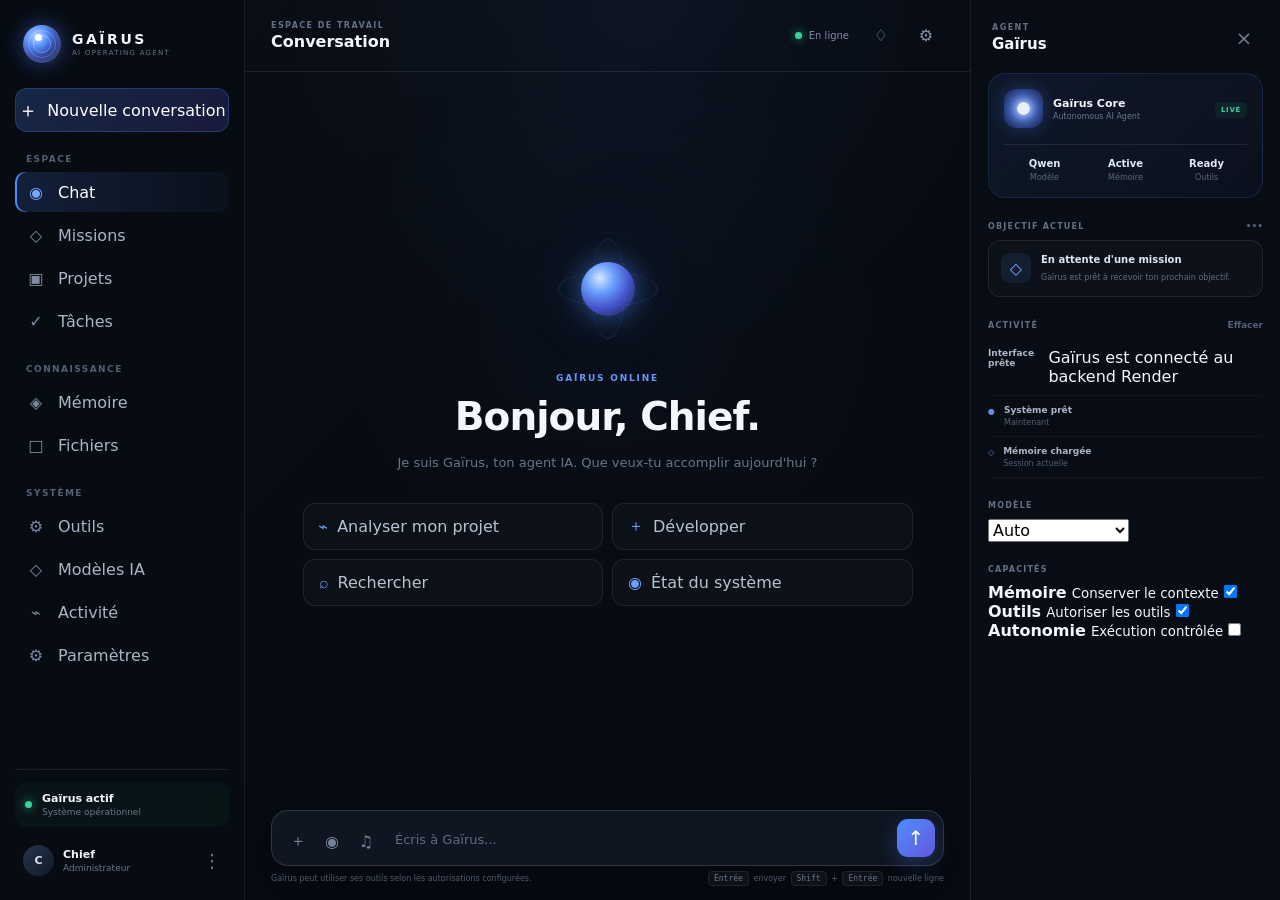
==== templates/index.html @ f92a3a45 "Mise à jour Gaïrus" ====
<!DOCTYPE html>
<html lang="fr">
<head>
    <meta charset="UTF-8">
    <meta name="viewport" content="width=device-width, initial-scale=1.0">

    <title>Gaïrus</title>

    <meta name="theme-color" content="#070b12">
    <meta name="description" content="Gaïrus, agent IA autonome">

    <link rel="manifest" href="/manifest.json">
    <link rel="stylesheet" href="/static/css/gairus.css">
</head>

<body>

<div class="app">

    <!-- SIDEBAR -->
    <aside class="sidebar" id="sidebar">

        <div class="brand">
            <div class="brand-orb">
                <span></span>
            </div>

            <div class="brand-text">
                <strong>GAÏRUS</strong>
                <small>AI OPERATING AGENT</small>
            </div>
        </div>

        <button class="new-chat" id="newChat">
            <span>＋</span>
            Nouvelle conversation
        </button>

        <nav class="navigation">

            <div class="nav-section">
                <span class="nav-label">ESPACE</span>

                <button class="nav-item active" data-view="chat">
                    <span class="nav-icon">◉</span>
                    <span>Chat</span>
                </button>

                <button class="nav-item" data-view="missions">
                    <span class="nav-icon">◇</span>
                    <span>Missions</span>
                </button>

                <button class="nav-item" data-view="projects">
                    <span class="nav-icon">▣</span>
                    <span>Projets</span>
                </button>

                <button class="nav-item" data-view="tasks">
                    <span class="nav-icon">✓</span>
                    <span>Tâches</span>
                </button>
            </div>

            <div class="nav-section">
                <span class="nav-label">CONNAISSANCE</span>

                <button class="nav-item" data-view="memory">
                    <span class="nav-icon">◈</span>
                    <span>Mémoire</span>
                </button>

                <button class="nav-item" data-view="files">
                    <span class="nav-icon">□</span>
                    <span>Fichiers</span>
                </button>
            </div>

            <div class="nav-section">
                <span class="nav-label">SYSTÈME</span>

                <button class="nav-item" data-view="tools">
                    <span class="nav-icon">⚙</span>
                    <span>Outils</span>
                </button>

                <button class="nav-item" data-view="models">
                    <span class="nav-icon">◇</span>
                    <span>Modèles IA</span>
                </button>

                <button class="nav-item" data-view="activity">
                    <span class="nav-icon">⌁</span>
                    <span>Activité</span>
                </button>

                <button class="nav-item" data-view="settings">
                    <span class="nav-icon">⚙</span>
                    <span>Paramètres</span>
                </button>
            </div>

        </nav>

        <div class="sidebar-footer">

            <div class="system-status">
                <span class="status-dot"></span>

                <div>
                    <strong>Gaïrus actif</strong>
                    <small>Système opérationnel</small>
                </div>
            </div>

            <div class="user-mini">
                <div class="user-avatar">C</div>

                <div>
                    <strong>Chief</strong>
                    <small>Administrateur</small>
                </div>

                <button aria-label="Menu">⋮</button>
            </div>

        </div>

    </aside>


    <!-- MAIN -->
    <main class="main">

        <!-- TOPBAR -->
        <header class="topbar">

            <button class="mobile-menu" id="mobileMenu">
                ☰
            </button>

            <div class="page-title">
                <span class="eyebrow">ESPACE DE TRAVAIL</span>
                <h1>Conversation</h1>
            </div>

            <div class="topbar-actions">

                <div class="connection">
                    <span class="status-dot"></span>
                    <span>En ligne</span>
                </div>

                <button class="icon-button" title="Notifications">
                    ♢
                </button>

                <button class="icon-button" title="Paramètres">
                    ⚙
                </button>

            </div>

        </header>


        <!-- CHAT -->
        <section class="chat-area">

            <div class="welcome" id="welcome">

                <div class="hero-orb">
                    <div class="orb-core"></div>
                    <div class="orb-ring ring-one"></div>
                    <div class="orb-ring ring-two"></div>
                </div>

                <span class="welcome-label">
                    GAÏRUS ONLINE
                </span>

                <h2>
                    Bonjour, Chief.
                </h2>

                <p>
                    Je suis Gaïrus, ton agent IA.
                    Que veux-tu accomplir aujourd'hui ?
                </p>

                <div class="quick-actions">

                    <button data-prompt="Analyse mon projet Gaïrus et propose les prochaines étapes.">
                        <span>⌁</span>
                        Analyser mon projet
                    </button>

                    <button data-prompt="Aide-moi à développer une nouvelle fonctionnalité.">
                        <span>＋</span>
                        Développer
                    </button>

                    <button data-prompt="Fais une recherche et donne-moi une synthèse claire.">
                        <span>⌕</span>
                        Rechercher
                    </button>

                    <button data-prompt="Montre-moi l'état actuel de mes systèmes.">
                        <span>◉</span>
                        État du système
                    </button>

                </div>

            </div>


            <div class="messages" id="messages"></div>

        </section>


        <!-- COMPOSER -->
        <div class="composer-container">

            <div class="composer">

                <div class="composer-actions">

                    <button id="attachButton" title="Fichier">
                        ＋
                    </button>

                    <button id="cameraButton" title="Caméra">
                        ◉
                    </button>

                    <button id="micButton" title="Microphone">
                        ♫
                    </button>

                </div>

                <textarea
                    id="messageInput"
                    rows="1"
                    placeholder="Écris à Gaïrus..."
                    autocomplete="off"
                ></textarea>

                <button
                    class="send-button"
                    id="sendButton"
                    title="Envoyer"
                >
                    ↑
                </button>

            </div>

            <div class="composer-footer">

                <span>
                    Gaïrus peut utiliser ses outils selon les autorisations configurées.
                </span>

                <span>
                    <kbd>Entrée</kbd> envoyer
                    <kbd>Shift</kbd> + <kbd>Entrée</kbd> nouvelle ligne
                </span>

            </div>

        </div>

    </main>


    <!-- RIGHT PANEL -->
    <aside class="right-panel">

        <div class="panel-header">

            <div>
                <span class="eyebrow">AGENT</span>
                <strong>Gaïrus</strong>
            </div>

            <button id="closePanel">
                ×
            </button>

        </div>


        <!-- AGENT CARD -->
        <section class="agent-card">

            <div class="agent-card-top">

                <div class="agent-avatar">
                    <div></div>
                </div>

                <div>
                    <strong>Gaïrus Core</strong>
                    <span>
                        Autonomous AI Agent
                    </span>
                </div>

                <span class="live-badge">
                    LIVE
                </span>

            </div>

            <div class="agent-stats">

                <div>
                    <strong id="modelStatus">Qwen</strong>
                    <span>Modèle</span>
                </div>

                <div>
                    <strong id="memoryStatus">Active</strong>
                    <span>Mémoire</span>
                </div>

                <div>
                    <strong id="toolStatus">Ready</strong>
                    <span>Outils</span>
                </div>

            </div>

        </section>


        <!-- OBJECTIVE -->
        <section class="panel-section">

            <div class="section-heading">
                <span>OBJECTIF ACTUEL</span>
                <button>•••</button>
            </div>

            <div class="objective-card">

                <div class="objective-icon">
                    ◇
                </div>

                <div>
                    <strong id="objectiveTitle">
                        En attente d'une mission
                    </strong>

                    <p id="objectiveDescription">
                        Gaïrus est prêt à recevoir ton prochain objectif.
                    </p>
                </div>

            </div>

        </section>


        <!-- ACTIVITY -->
        <section class="panel-section">

            <div class="section-heading">
                <span>ACTIVITÉ</span>
                <button id="clearActivity">Effacer</button>
            </div>

            <div class="activity-list" id="activityList">

                <div class="activity-item">
                    <span class="activity-icon">●</span>

                    <div>
                        <strong>Système prêt</strong>
                        <small>Maintenant</small>
                    </div>
                </div>

                <div class="activity-item">
                    <span class="activity-icon">◇</span>

                    <div>
                        <strong>Mémoire chargée</strong>
                        <small>Session actuelle</small>
                    </div>
                </div>

            </div>

        </section>


        <!-- MODEL -->
        <section class="panel-section">

            <div class="section-heading">
                <span>MODÈLE</span>
            </div>

            <select id="modelSelect">

                <option value="auto">
                    Auto
                </option>

                <option value="qwen">
                    Qwen local
                </option>

                <option value="remote">
                    Modèle distant
                </option>

            </select>

        </section>


        <!-- CAPABILITIES -->
        <section class="panel-section">

            <div class="section-heading">
                <span>CAPACITÉS</span>
            </div>

            <label class="toggle-row">
                <span>
                    <strong>Mémoire</strong>
                    <small>Conserver le contexte</small>
                </span>

                <input type="checkbox" checked id="memoryToggle">
                <i></i>
            </label>

            <label class="toggle-row">
                <span>
                    <strong>Outils</strong>
                    <small>Autoriser les outils</small>
                </span>

                <input type="checkbox" checked id="toolsToggle">
                <i></i>
            </label>

            <label class="toggle-row">
                <span>
                    <strong>Autonomie</strong>
                    <small>Exécution contrôlée</small>
                </span>

                <input type="checkbox" id="autonomyToggle">
                <i></i>
            </label>

        </section>

    </aside>

</div>


<!-- MOBILE OVERLAY -->
<div class="overlay" id="overlay"></div>


<script src="/static/js/gairus.js"></script>

</body>
</html>
---- static/css/gairus.css ----
/* =========================================================
   GAÏRUS — INTERFACE
   Dark futuristic AI workspace
   ========================================================= */

:root {
    --bg: #070b12;
    --bg-soft: #0b1019;
    --panel: #0d131e;
    --panel-2: #111925;
    --panel-hover: #151f2d;

    --border: rgba(255, 255, 255, 0.08);
    --border-strong: rgba(255, 255, 255, 0.14);

    --text: #f4f7fb;
    --text-soft: #aab5c5;
    --text-muted: #697588;

    --accent: #4f8cff;
    --accent-2: #6c63ff;
    --accent-soft: rgba(79, 140, 255, 0.14);

    --success: #37d39b;
    --warning: #f2b84b;
    --danger: #ff667d;

    --radius-sm: 10px;
    --radius: 16px;
    --radius-lg: 22px;

    --sidebar-width: 245px;
    --right-width: 310px;

    --shadow: 0 20px 60px rgba(0, 0, 0, 0.35);

    font-family:
        Inter,
        ui-sans-serif,
        system-ui,
        -apple-system,
        BlinkMacSystemFont,
        "Segoe UI",
        sans-serif;
}

/* =========================================================
   RESET
   ========================================================= */

* {
    box-sizing: border-box;
    margin: 0;
    padding: 0;
}

html,
body {
    width: 100%;
    height: 100%;
}

body {
    background:
        radial-gradient(
            circle at 50% 0%,
            rgba(79, 140, 255, 0.07),
            transparent 32%
        ),
        var(--bg);

    color: var(--text);
    overflow: hidden;
}

button,
textarea,
select {
    font: inherit;
}

button {
    border: 0;
    cursor: pointer;
}

button:focus-visible,
textarea:focus-visible,
select:focus-visible {
    outline: 2px solid var(--accent);
    outline-offset: 2px;
}

/* =========================================================
   APP
   ========================================================= */

.app {
    width: 100%;
    height: 100vh;
    display: grid;
    grid-template-columns:
        var(--sidebar-width)
        minmax(0, 1fr)
        var(--right-width);

    background:
        linear-gradient(
            135deg,
            rgba(255, 255, 255, 0.015),
            transparent 40%
        );
}

/* =========================================================
   SIDEBAR
   ========================================================= */

.sidebar {
    height: 100vh;
    display: flex;
    flex-direction: column;
    padding: 22px 15px 16px;

    background: rgba(8, 12, 19, 0.94);
    border-right: 1px solid var(--border);

    backdrop-filter: blur(20px);
    z-index: 20;
}

.brand {
    display: flex;
    align-items: center;
    gap: 11px;
    padding: 3px 8px 25px;
}

.brand-orb {
    position: relative;
    width: 38px;
    height: 38px;
    border-radius: 50%;

    background:
        radial-gradient(
            circle at 35% 30%,
            #9dc3ff 0%,
            #4f8cff 28%,
            #293e9b 58%,
            #11162f 100%
        );

    box-shadow:
        0 0 22px rgba(79, 140, 255, 0.45),
        inset 0 0 12px rgba(255, 255, 255, 0.25);
}

.brand-orb::before,
.brand-orb::after {
    content: "";
    position: absolute;
    inset: 5px;
    border: 1px solid rgba(255, 255, 255, 0.2);
    border-radius: 50%;
}

.brand-orb::after {
    inset: 10px;
    border-color: rgba(255, 255, 255, 0.3);
}

.brand-orb span {
    position: absolute;
    width: 7px;
    height: 7px;
    border-radius: 50%;
    background: white;
    top: 9px;
    left: 12px;
    box-shadow: 0 0 10px white;
}

.brand-text {
    display: flex;
    flex-direction: column;
    gap: 2px;
}

.brand-text strong {
    font-size: 14px;
    letter-spacing: 0.18em;
}

.brand-text small {
    color: var(--text-muted);
    font-size: 7px;
    letter-spacing: 0.18em;
}

/* =========================================================
   NEW CHAT
   ========================================================= */

.new-chat {
    width: 100%;
    min-height: 44px;

    display: flex;
    align-items: center;
    justify-content: center;
    gap: 9px;

    border-radius: 12px;

    color: white;
    background:
        linear-gradient(
            135deg,
            rgba(79, 140, 255, 0.22),
            rgba(108, 99, 255, 0.18)
        );

    border: 1px solid rgba(79, 140, 255, 0.25);

    transition:
        transform 0.2s ease,
        background 0.2s ease,
        border-color 0.2s ease;
}

.new-chat:hover {
    transform: translateY(-1px);
    background:
        linear-gradient(
            135deg,
            rgba(79, 140, 255, 0.3),
            rgba(108, 99, 255, 0.25)
        );
    border-color: rgba(79, 140, 255, 0.4);
}

.new-chat span {
    font-size: 20px;
}

/* =========================================================
   NAVIGATION
   ========================================================= */

.navigation {
    flex: 1;
    overflow-y: auto;
    padding-top: 22px;
}

.nav-section {
    margin-bottom: 23px;
}

.nav-label {
    display: block;
    padding: 0 11px 8px;

    color: #536074;
    font-size: 9px;
    font-weight: 700;
    letter-spacing: 0.16em;
}

.nav-item {
    width: 100%;
    height: 40px;

    display: flex;
    align-items: center;
    gap: 12px;

    padding: 0 11px;
    margin-bottom: 3px;

    color: var(--text-soft);
    background: transparent;

    border-radius: 10px;
    text-align: left;

    transition:
        color 0.2s ease,
        background 0.2s ease;
}

.nav-item:hover {
    color: white;
    background: rgba(255, 255, 255, 0.045);
}

.nav-item.active {
    color: white;
    background:
        linear-gradient(
            90deg,
            rgba(79, 140, 255, 0.16),
            rgba(79, 140, 255, 0.04)
        );

    box-shadow:
        inset 2px 0 0 var(--accent);
}

.nav-icon {
    width: 20px;
    color: #7c8ba2;
    text-align: center;
}

.nav-item.active .nav-icon {
    color: #75a8ff;
}

/* =========================================================
   SIDEBAR FOOTER
   ========================================================= */

.sidebar-footer {
    padding-top: 12px;
    border-top: 1px solid var(--border);
}

.system-status {
    display: flex;
    align-items: center;
    gap: 10px;

    padding: 10px;
    margin-bottom: 10px;

    border-radius: 12px;
    background: rgba(55, 211, 155, 0.045);
}

.system-status strong,
.user-mini strong {
    display: block;
    font-size: 11px;
}

.system-status small,
.user-mini small {
    display: block;
    margin-top: 2px;

    color: var(--text-muted);
    font-size: 9px;
}

.status-dot {
    width: 7px;
    height: 7px;
    flex: 0 0 7px;

    border-radius: 50%;
    background: var(--success);

    box-shadow: 0 0 10px rgba(55, 211, 155, 0.75);
}

.user-mini {
    display: flex;
    align-items: center;
    gap: 9px;
    padding: 8px;
}

.user-avatar {
    width: 31px;
    height: 31px;

    display: grid;
    place-items: center;

    border-radius: 50%;
    background:
        linear-gradient(
            135deg,
            #26344b,
            #121a27
        );

    color: #d8e3f5;
    font-size: 11px;
    font-weight: 700;
}

.user-mini > div:nth-child(2) {
    flex: 1;
}

.user-mini button {
    color: #748198;
    background: transparent;
    font-size: 18px;
}

/* =========================================================
   MAIN
   ========================================================= */

.main {
    min-width: 0;
    height: 100vh;

    display: flex;
    flex-direction: column;

    background:
        radial-gradient(
            circle at 50% 35%,
            rgba(79, 140, 255, 0.035),
            transparent 40%
        );
}

/* =========================================================
   TOPBAR
   ========================================================= */

.topbar {
    height: 72px;
    flex: 0 0 72px;

    display: flex;
    align-items: center;
    justify-content: space-between;

    padding: 0 26px;

    border-bottom: 1px solid var(--border);
}

.page-title {
    display: flex;
    flex-direction: column;
    gap: 2px;
}

.eyebrow {
    color: #627188;
    font-size: 8px;
    font-weight: 700;
    letter-spacing: 0.18em;
}

.page-title h1 {
    font-size: 16px;
    font-weight: 600;
}

.topbar-actions {
    display: flex;
    align-items: center;
    gap: 9px;
}

.connection {
    display: flex;
    align-items: center;
    gap: 7px;

    margin-right: 5px;

    color: #7f8ca0;
    font-size: 10px;
}

.icon-button {
    width: 36px;
    height: 36px;

    display: grid;
    place-items: center;

    border-radius: 10px;

    color: #8996a9;
    background: transparent;

    transition:
        color 0.2s ease,
        background 0.2s ease;
}

.icon-button:hover {
    color: white;
    background: rgba(255, 255, 255, 0.06);
}

.mobile-menu {
    display: none;

    width: 38px;
    height: 38px;

    border-radius: 10px;
    color: white;
    background: rgba(255, 255, 255, 0.05);
}

/* =========================================================
   CHAT AREA
   ========================================================= */

.chat-area {
    position: relative;
    flex: 1;
    min-height: 0;

    overflow-y: auto;

    display: flex;
    flex-direction: column;
}

.welcome {
    width: min(760px, 90%);
    margin: auto;

    padding: 60px 20px 45px;

    text-align: center;
}

.hero-orb {
    position: relative;

    width: 100px;
    height: 100px;

    margin: 0 auto 27px;

    display: grid;
    place-items: center;
}

.orb-core {
    width: 54px;
    height: 54px;

    border-radius: 50%;

    background:
        radial-gradient(
            circle at 35% 30%,
            #d6e7ff,
            #6b9fff 28%,
            #4353c9 58%,
            #131932 100%
        );

    box-shadow:
        0 0 25px rgba(79, 140, 255, 0.55),
        0 0 70px rgba(79, 140, 255, 0.18);
}

.orb-ring {
    position: absolute;
    inset: 0;

    border: 1px solid rgba(93, 145, 255, 0.2);
    border-radius: 50%;
}

.ring-one {
    transform: rotateX(70deg) rotateZ(20deg);
}

.ring-two {
    transform: rotateY(70deg) rotateZ(-20deg);
}

.welcome-label {
    display: inline-block;

    margin-bottom: 11px;

    color: #6697ff;
    font-size: 9px;
    font-weight: 700;
    letter-spacing: 0.2em;
}

.welcome h2 {
    font-size: clamp(27px, 4vw, 39px);
    font-weight: 600;
    letter-spacing: -0.025em;
}

.welcome p {
    max-width: 510px;
    margin: 13px auto 28px;

    color: var(--text-muted);
    font-size: 13px;
    line-height: 1.7;
}

/* =========================================================
   QUICK ACTIONS
   ========================================================= */

.quick-actions {
    display: grid;
    grid-template-columns: repeat(2, minmax(0, 1fr));
    gap: 9px;

    max-width: 610px;
    margin: auto;
}

.quick-actions button {
    min-height: 47px;

    display: flex;
    align-items: center;
    gap: 9px;

    padding: 0 15px;

    color: #b7c2d2;
    background: rgba(255, 255, 255, 0.025);

    border: 1px solid var(--border);
    border-radius: 12px;

    text-align: left;

    transition:
        transform 0.2s ease,
        border-color 0.2s ease,
        background 0.2s ease,
        color 0.2s ease;
}

.quick-actions button:hover {
    transform: translateY(-2px);

    color: white;

    background: rgba(79, 140, 255, 0.07);
    border-color: rgba(79, 140, 255, 0.28);
}

.quick-actions span {
    color: #709eff;
    font-size: 16px;
}

/* =========================================================
   MESSAGES
   ========================================================= */

.messages {
    width: min(820px, 94%);
    margin: 0 auto;

    padding: 15px 0 25px;
}

.message {
    display: flex;
    gap: 12px;

    margin-bottom: 20px;
}

.message.user {
    justify-content: flex-end;
}

.message-avatar {
    width: 31px;
    height: 31px;
    flex: 0 0 31px;

    display: grid;
    place-items: center;

    border-radius: 50%;

    color: white;
    background: #172338;

    font-size: 10px;
    font-weight: 700;
}

.message.assistant .message-avatar {
    background:
        radial-gradient(
            circle at 35% 30%,
            #91bbff,
            #4f8cff 35%,
            #26358a 75%
        );

    box-shadow:
        0 0 14px rgba(79, 140, 255, 0.25);
}

.message-content {
    max-width: min(680px, 82%);

    padding: 12px 15px;

    color: #dbe3ef;

    background: rgba(255, 255, 255, 0.035);
    border: 1px solid var(--border);
    border-radius: 15px;
}

.message.user .message-content {
    color: white;

    background:
        linear-gradient(
            135deg,
            rgba(79, 140, 255, 0.2),
            rgba(79, 140, 255, 0.08)
        );

    border-color: rgba(79, 140, 255, 0.2);
}

.message-content p {
    font-size: 13px;
    line-height: 1.65;
    white-space: pre-wrap;
    word-break: break-word;
}

/* =========================================================
   COMPOSER
   ========================================================= */

.composer-container {
    padding: 12px 26px 17px;

    background:
        linear-gradient(
            to top,
            rgba(7, 11, 18, 0.98),
            rgba(7, 11, 18, 0.8)
        );
}

.composer {
    width: min(820px, 100%);
    min-height: 56px;

    display: flex;
    align-items: flex-end;
    gap: 8px;

    margin: auto;
    padding: 8px 8px 8px 10px;

    background: rgba(16, 23, 34, 0.94);

    border: 1px solid var(--border-strong);
    border-radius: 17px;

    box-shadow: var(--shadow);
}

.composer:focus-within {
    border-color: rgba(79, 140, 255, 0.42);

    box-shadow:
        0 0 0 3px rgba(79, 140, 255, 0.055),
        var(--shadow);
}

.composer-actions {
    display: flex;
    align-items: center;
    gap: 2px;
}

.composer-actions button {
    width: 32px;
    height: 32px;

    display: grid;
    place-items: center;

    border-radius: 9px;

    color: #75849a;
    background: transparent;

    font-size: 16px;
}

.composer-actions button:hover {
    color: white;
    background: rgba(255, 255, 255, 0.06);
}

#messageInput {
    flex: 1;

    min-width: 0;
    max-height: 150px;
    min-height: 34px;

    resize: none;

    padding: 8px 5px;

    color: white;
    background: transparent;

    border: 0;
    outline: 0;

    font-size: 13px;
    line-height: 1.5;
}

#messageInput::placeholder {
    color: #5e6c80;
}

.send-button {
    width: 38px;
    height: 38px;
    flex: 0 0 38px;

    display: grid;
    place-items: center;

    border-radius: 11px;

    color: white;
    background:
        linear-gradient(
            135deg,
            #4f8cff,
            #6259dc
        );

    box-shadow:
        0 7px 20px rgba(79, 140, 255, 0.25);

    font-size: 20px;

    transition:
        transform 0.2s ease,
        filter 0.2s ease;
}

.send-button:hover {
    transform: translateY(-1px);
    filter: brightness(1.12);
}

.send-button:disabled {
    opacity: 0.45;
    cursor: not-allowed;
    transform: none;
}

.composer-footer {
    width: min(820px, 100%);

    display: flex;
    justify-content: space-between;

    margin: 8px auto 0;

    color: #4e5b6e;
    font-size: 8px;
}

kbd {
    padding: 2px 5px;
    margin: 0 2px;

    color: #68778d;
    background: rgba(255, 255, 255, 0.035);

    border: 1px solid var(--border);
    border-radius: 4px;
}

/* =========================================================
   RIGHT PANEL
   ========================================================= */

.right-panel {
    height: 100vh;
    overflow-y: auto;

    padding: 22px 17px;

    background: rgba(9, 14, 22, 0.94);
    border-left: 1px solid var(--border);

    backdrop-filter: blur(20px);
}

.panel-header {
    display: flex;
    align-items: center;
    justify-content: space-between;

    padding: 1px 4px 20px;
}

.panel-header > div {
    display: flex;
    flex-direction: column;
    gap: 3px;
}

.panel-header strong {
    font-size: 15px;
}

.panel-header button {
    width: 30px;
    height: 30px;

    color: #6d7b8f;
    background: transparent;

    border-radius: 8px;
    font-size: 20px;
}

.panel-header button:hover {
    color: white;
    background: rgba(255, 255, 255, 0.05);
}

/* =========================================================
   AGENT CARD
   ========================================================= */

.agent-card {
    padding: 15px;

    background:
        linear-gradient(
            135deg,
            rgba(79, 140, 255, 0.09),
            rgba(108, 99, 255, 0.04)
        );

    border: 1px solid rgba(79, 140, 255, 0.15);
    border-radius: 17px;
}

.agent-card-top {
    display: flex;
    align-items: center;
    gap: 10px;
}

.agent-avatar {
    position: relative;

    width: 39px;
    height: 39px;

    display: grid;
    place-items: center;

    border-radius: 12px;

    background:
        radial-gradient(
            circle,
            #78a9ff,
            #3e62bd 40%,
            #151d42 100%
        );

    box-shadow:
        0 0 18px rgba(79, 140, 255, 0.28);
}

.agent-avatar div {
    width: 13px;
    height: 13px;

    border-radius: 50%;

    background: rgba(255, 255, 255, 0.85);

    box-shadow:
        0 0 12px white;
}

.agent-card-top > div:nth-child(2) {
    flex: 1;
}

.agent-card-top strong {
    display: block;
    font-size: 11px;
}

.agent-card-top span {
    display: block;
    margin-top: 2px;

    color: var(--text-muted);
    font-size: 8px;
}

.live-badge {
    padding: 4px 6px;

    border-radius: 5px;

    color: var(--success) !important;
    background: rgba(55, 211, 155, 0.08);

    font-size: 7px !important;
    font-weight: 700;
    letter-spacing: 0.1em;
}

.agent-stats {
    display: grid;
    grid-template-columns: repeat(3, 1fr);

    margin-top: 16px;
    padding-top: 13px;

    border-top: 1px solid var(--border);
}

.agent-stats > div {
    text-align: center;
}

.agent-stats strong {
    display: block;
    color: #dfe8f5;
    font-size: 10px;
}

.agent-stats span {
    display: block;
    margin-top: 4px;

    color: #59677a;
    font-size: 8px;
}

/* =========================================================
   PANEL SECTIONS
   ========================================================= */

.panel-section {
    padding-top: 23px;
}

.section-heading {
    display: flex;
    align-items: center;
    justify-content: space-between;

    margin-bottom: 9px;

    color: #637187;
    font-size: 8px;
    font-weight: 700;
    letter-spacing: 0.15em;
}

.section-heading button {
    color: #536177;
    background: transparent;
    font-size: 9px;
}

.section-heading button:hover {
    color: #8da0bb;
}

/* =========================================================
   OBJECTIVE
   ========================================================= */

.objective-card {
    display: flex;
    gap: 10px;

    padding: 12px;

    border: 1px solid var(--border);
    border-radius: 12px;

    background: rgba(255, 255, 255, 0.025);
}

.objective-icon {
    width: 30px;
    height: 30px;
    flex: 0 0 30px;

    display: grid;
    place-items: center;

    border-radius: 9px;

    color: #79a5ff;
    background: rgba(79, 140, 255, 0.1);
}

.objective-card strong {
    display: block;

    color: #dce5f2;
    font-size: 10px;
    line-height: 1.4;
}

.objective-card p {
    margin-top: 5px;

    color: #5e6b7f;
    font-size: 8px;
    line-height: 1.55;
}

/* =========================================================
   ACTIVITY
   ========================================================= */

.activity-list {
    display: flex;
    flex-direction: column;
}

.activity-item {
    display: flex;
    align-items: flex-start;
    gap: 9px;

    padding: 9px 0;

    border-bottom: 1px solid rgba(255, 255, 255, 0.04);
}

.activity-icon {
    color: #638fdc;
    font-size: 8px;
    padding-top: 2px;
}

.activity-item strong {
    display: block;

    color: #aab6c8;
    font-size: 9px;
}

.activity-item small {
    display: block;
    margin-top: 3px;

    color: #515e71;
    font-size: 8px;
}

/* =========================================================
   MODEL SELECT
   =========================
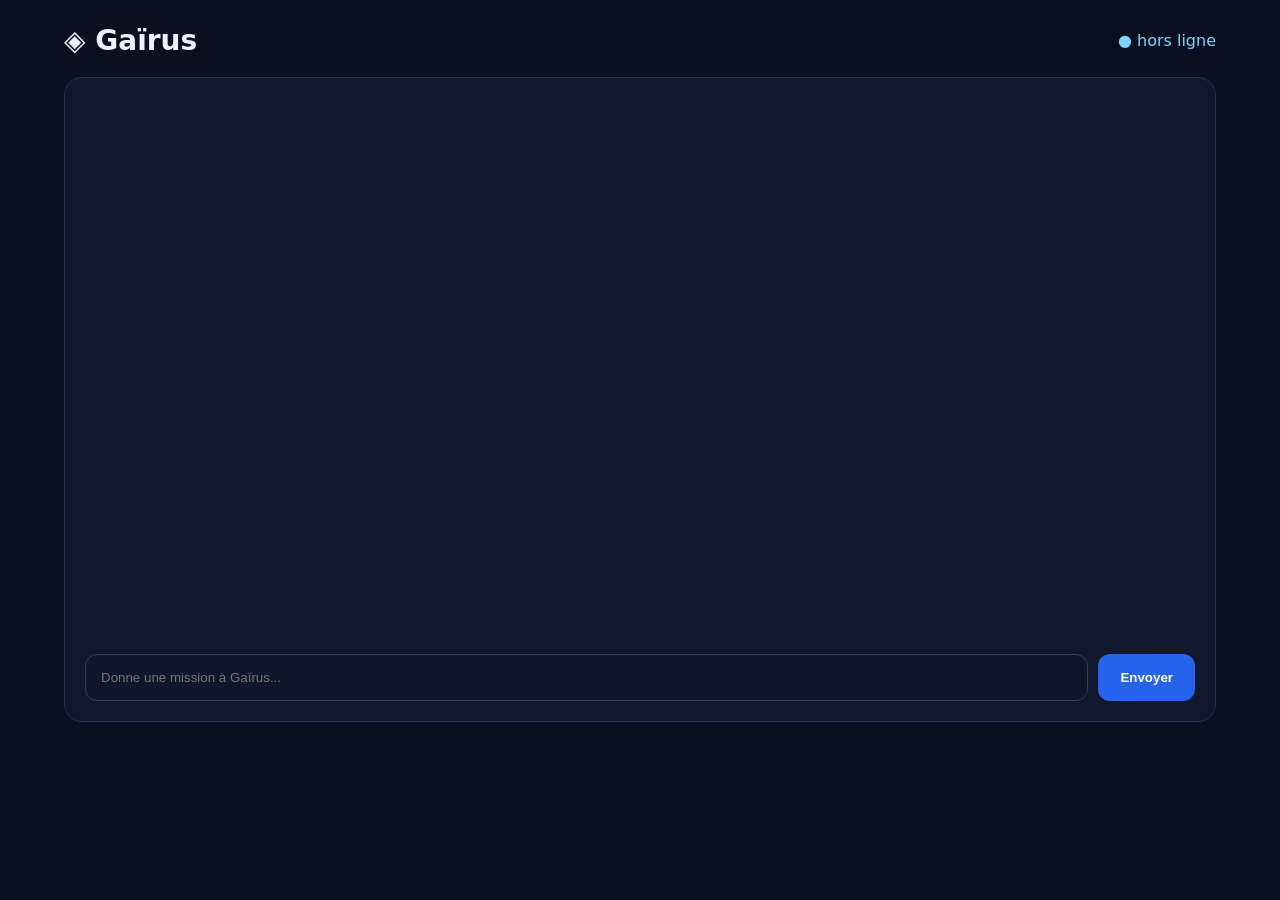
==== commit 02b1d270: "Fondation fonctionnelle de Gaïrus" ====
--- a/templates/index.html
+++ b/templates/index.html
@@ -1,479 +1,79 @@
-<!DOCTYPE html>
+<!doctype html>
 <html lang="fr">
 <head>
-    <meta charset="UTF-8">
-    <meta name="viewport" content="width=device-width, initial-scale=1.0">
+<meta charset="utf-8">
+<meta name="viewport" content="width=device-width,initial-scale=1">
+<title>Gaïrus</title>
+<link rel="stylesheet" href="/static/gairus.css">
+</head>
+<body>
+<div class="app">
+  <div class="top">
+    <div class="brand">◈ Gaïrus</div>
+    <div class="status" id="status">● connexion...</div>
+  </div>
 
-    <title>Gaïrus</title>
+  <div class="panel">
+    <div id="chat" class="chat"></div>
 
-    <meta name="theme-color" content="#070b12">
-    <meta name="description" content="Gaïrus, agent IA autonome">
-
-    <link rel="manifest" href="/manifest.json">
-    <link rel="stylesheet" href="/static/css/gairus.css">
-</head>
-
-<body>
-
-<div class="app">
-
-    <!-- SIDEBAR -->
-    <aside class="sidebar" id="sidebar">
-
-        <div class="brand">
-            <div class="brand-orb">
-                <span></span>
-            </div>
-
-            <div class="brand-text">
-                <strong>GAÏRUS</strong>
-                <small>AI OPERATING AGENT</small>
-            </div>
-        </div>
-
-        <button class="new-chat" id="newChat">
-            <span>＋</span>
-            Nouvelle conversation
-        </button>
-
-        <nav class="navigation">
-
-            <div class="nav-section">
-                <span class="nav-label">ESPACE</span>
-
-                <button class="nav-item active" data-view="chat">
-                    <span class="nav-icon">◉</span>
-                    <span>Chat</span>
-                </button>
-
-                <button class="nav-item" data-view="missions">
-                    <span class="nav-icon">◇</span>
-                    <span>Missions</span>
-                </button>
-
-                <button class="nav-item" data-view="projects">
-                    <span class="nav-icon">▣</span>
-                    <span>Projets</span>
-                </button>
-
-                <button class="nav-item" data-view="tasks">
-                    <span class="nav-icon">✓</span>
-                    <span>Tâches</span>
-                </button>
-            </div>
-
-            <div class="nav-section">
-                <span class="nav-label">CONNAISSANCE</span>
-
-                <button class="nav-item" data-view="memory">
-                    <span class="nav-icon">◈</span>
-                    <span>Mémoire</span>
-                </button>
-
-                <button class="nav-item" data-view="files">
-                    <span class="nav-icon">□</span>
-                    <span>Fichiers</span>
-                </button>
-            </div>
-
-            <div class="nav-section">
-                <span class="nav-label">SYSTÈME</span>
-
-                <button class="nav-item" data-view="tools">
-                    <span class="nav-icon">⚙</span>
-                    <span>Outils</span>
-                </button>
-
-                <button class="nav-item" data-view="models">
-                    <span class="nav-icon">◇</span>
-                    <span>Modèles IA</span>
-                </button>
-
-                <button class="nav-item" data-view="activity">
-                    <span class="nav-icon">⌁</span>
-                    <span>Activité</span>
-                </button>
-
-                <button class="nav-item" data-view="settings">
-                    <span class="nav-icon">⚙</span>
-                    <span>Paramètres</span>
-                </button>
-            </div>
-
-        </nav>
-
-        <div class="sidebar-footer">
-
-            <div class="system-status">
-                <span class="status-dot"></span>
-
-                <div>
-                    <strong>Gaïrus actif</strong>
-                    <small>Système opérationnel</small>
-                </div>
-            </div>
-
-            <div class="user-mini">
-                <div class="user-avatar">C</div>
-
-                <div>
-                    <strong>Chief</strong>
-                    <small>Administrateur</small>
-                </div>
-
-                <button aria-label="Menu">⋮</button>
-            </div>
-
-        </div>
-
-    </aside>
-
-
-    <!-- MAIN -->
-    <main class="main">
-
-        <!-- TOPBAR -->
-        <header class="topbar">
-
-            <button class="mobile-menu" id="mobileMenu">
-                ☰
-            </button>
-
-            <div class="page-title">
-                <span class="eyebrow">ESPACE DE TRAVAIL</span>
-                <h1>Conversation</h1>
-            </div>
-
-            <div class="topbar-actions">
-
-                <div class="connection">
-                    <span class="status-dot"></span>
-                    <span>En ligne</span>
-                </div>
-
-                <button class="icon-button" title="Notifications">
-                    ♢
-                </button>
-
-                <button class="icon-button" title="Paramètres">
-                    ⚙
-                </button>
-
-            </div>
-
-        </header>
-
-
-        <!-- CHAT -->
-        <section class="chat-area">
-
-            <div class="welcome" id="welcome">
-
-                <div class="hero-orb">
-                    <div class="orb-core"></div>
-                    <div class="orb-ring ring-one"></div>
-                    <div class="orb-ring ring-two"></div>
-                </div>
-
-                <span class="welcome-label">
-                    GAÏRUS ONLINE
-                </span>
-
-                <h2>
-                    Bonjour, Chief.
-                </h2>
-
-                <p>
-                    Je suis Gaïrus, ton agent IA.
-                    Que veux-tu accomplir aujourd'hui ?
-                </p>
-
-                <div class="quick-actions">
-
-                    <button data-prompt="Analyse mon projet Gaïrus et propose les prochaines étapes.">
-                        <span>⌁</span>
-                        Analyser mon projet
-                    </button>
-
-                    <button data-prompt="Aide-moi à développer une nouvelle fonctionnalité.">
-                        <span>＋</span>
-                        Développer
-                    </button>
-
-                    <button data-prompt="Fais une recherche et donne-moi une synthèse claire.">
-                        <span>⌕</span>
-                        Rechercher
-                    </button>
-
-                    <button data-prompt="Montre-moi l'état actuel de mes systèmes.">
-                        <span>◉</span>
-                        État du système
-                    </button>
-
-                </div>
-
-            </div>
-
-
-            <div class="messages" id="messages"></div>
-
-        </section>
-
-
-        <!-- COMPOSER -->
-        <div class="composer-container">
-
-            <div class="composer">
-
-                <div class="composer-actions">
-
-                    <button id="attachButton" title="Fichier">
-                        ＋
-                    </button>
-
-                    <button id="cameraButton" title="Caméra">
-                        ◉
-                    </button>
-
-                    <button id="micButton" title="Microphone">
-                        ♫
-                    </button>
-
-                </div>
-
-                <textarea
-                    id="messageInput"
-                    rows="1"
-                    placeholder="Écris à Gaïrus..."
-                    autocomplete="off"
-                ></textarea>
-
-                <button
-                    class="send-button"
-                    id="sendButton"
-                    title="Envoyer"
-                >
-                    ↑
-                </button>
-
-            </div>
-
-            <div class="composer-footer">
-
-                <span>
-                    Gaïrus peut utiliser ses outils selon les autorisations configurées.
-                </span>
-
-                <span>
-                    <kbd>Entrée</kbd> envoyer
-                    <kbd>Shift</kbd> + <kbd>Entrée</kbd> nouvelle ligne
-                </span>
-
-            </div>
-
-        </div>
-
-    </main>
-
-
-    <!-- RIGHT PANEL -->
-    <aside class="right-panel">
-
-        <div class="panel-header">
-
-            <div>
-                <span class="eyebrow">AGENT</span>
-                <strong>Gaïrus</strong>
-            </div>
-
-            <button id="closePanel">
-                ×
-            </button>
-
-        </div>
-
-
-        <!-- AGENT CARD -->
-        <section class="agent-card">
-
-            <div class="agent-card-top">
-
-                <div class="agent-avatar">
-                    <div></div>
-                </div>
-
-                <div>
-                    <strong>Gaïrus Core</strong>
-                    <span>
-                        Autonomous AI Agent
-                    </span>
-                </div>
-
-                <span class="live-badge">
-                    LIVE
-                </span>
-
-            </div>
-
-            <div class="agent-stats">
-
-                <div>
-                    <strong id="modelStatus">Qwen</strong>
-                    <span>Modèle</span>
-                </div>
-
-                <div>
-                    <strong id="memoryStatus">Active</strong>
-                    <span>Mémoire</span>
-                </div>
-
-                <div>
-                    <strong id="toolStatus">Ready</strong>
-                    <span>Outils</span>
-                </div>
-
-            </div>
-
-        </section>
-
-
-        <!-- OBJECTIVE -->
-        <section class="panel-section">
-
-            <div class="section-heading">
-                <span>OBJECTIF ACTUEL</span>
-                <button>•••</button>
-            </div>
-
-            <div class="objective-card">
-
-                <div class="objective-icon">
-                    ◇
-                </div>
-
-                <div>
-                    <strong id="objectiveTitle">
-                        En attente d'une mission
-                    </strong>
-
-                    <p id="objectiveDescription">
-                        Gaïrus est prêt à recevoir ton prochain objectif.
-                    </p>
-                </div>
-
-            </div>
-
-        </section>
-
-
-        <!-- ACTIVITY -->
-        <section class="panel-section">
-
-            <div class="section-heading">
-                <span>ACTIVITÉ</span>
-                <button id="clearActivity">Effacer</button>
-            </div>
-
-            <div class="activity-list" id="activityList">
-
-                <div class="activity-item">
-                    <span class="activity-icon">●</span>
-
-                    <div>
-                        <strong>Système prêt</strong>
-                        <small>Maintenant</small>
-                    </div>
-                </div>
-
-                <div class="activity-item">
-                    <span class="activity-icon">◇</span>
-
-                    <div>
-                        <strong>Mémoire chargée</strong>
-                        <small>Session actuelle</small>
-                    </div>
-                </div>
-
-            </div>
-
-        </section>
-
-
-        <!-- MODEL -->
-        <section class="panel-section">
-
-            <div class="section-heading">
-                <span>MODÈLE</span>
-            </div>
-
-            <select id="modelSelect">
-
-                <option value="auto">
-                    Auto
-                </option>
-
-                <option value="qwen">
-                    Qwen local
-                </option>
-
-                <option value="remote">
-                    Modèle distant
-                </option>
-
-            </select>
-
-        </section>
-
-
-        <!-- CAPABILITIES -->
-        <section class="panel-section">
-
-            <div class="section-heading">
-                <span>CAPACITÉS</span>
-            </div>
-
-            <label class="toggle-row">
-                <span>
-                    <strong>Mémoire</strong>
-                    <small>Conserver le contexte</small>
-                </span>
-
-                <input type="checkbox" checked id="memoryToggle">
-                <i></i>
-            </label>
-
-            <label class="toggle-row">
-                <span>
-                    <strong>Outils</strong>
-                    <small>Autoriser les outils</small>
-                </span>
-
-                <input type="checkbox" checked id="toolsToggle">
-                <i></i>
-            </label>
-
-            <label class="toggle-row">
-                <span>
-                    <strong>Autonomie</strong>
-                    <small>Exécution contrôlée</small>
-                </span>
-
-                <input type="checkbox" id="autonomyToggle">
-                <i></i>
-            </label>
-
-        </section>
-
-    </aside>
-
+    <form id="form" class="input">
+      <input id="message" autocomplete="off"
+             placeholder="Donne une mission à Gaïrus...">
+      <button>Envoyer</button>
+    </form>
+  </div>
 </div>
 
+<script>
+const chat=document.getElementById("chat");
+const form=document.getElementById("form");
+const input=document.getElementById("message");
+const status=document.getElementById("status");
 
-<!-- MOBILE OVERLAY -->
-<div class="overlay" id="overlay"></div>
+function add(role,text){
+  const d=document.createElement("div");
+  d.className="msg "+role;
+  d.textContent=text;
+  chat.appendChild(d);
+  chat.scrollTop=chat.scrollHeight;
+}
 
+async function check(){
+  try{
+    const r=await fetch("/health");
+    const d=await r.json();
+    status.textContent="● "+d.agent+" en ligne";
+  }catch(e){
+    status.textContent="● hors ligne";
+  }
+}
 
-<script src="/static/js/gairus.js"></script>
+form.addEventListener("submit",async e=>{
+  e.preventDefault();
+  const text=input.value.trim();
+  if(!text)return;
 
+  add("user",text);
+  input.value="";
+  add("assistant","Gaïrus réfléchit...");
+
+  const placeholder=chat.lastChild;
+
+  try{
+    const r=await fetch("/api/chat",{
+      method:"POST",
+      headers:{"Content-Type":"application/json"},
+      body:JSON.stringify({message:text})
+    });
+
+    const d=await r.json();
+    placeholder.textContent=d.reply||d.error||"Erreur";
+  }catch(err){
+    placeholder.textContent="Erreur de connexion à Gaïrus.";
+  }
+});
+
+check();
+</script>
 </body>
 </html>
--- a/static/gairus.css
+++ b/static/gairus.css
@@ -0,0 +1 @@
+*{box-sizing:border-box}body{margin:0;background:#0b1020;color:#eef2ff;font-family:system-ui,-apple-system,sans-serif}.app{max-width:1200px;margin:auto;padding:24px}.top{display:flex;justify-content:space-between;align-items:center;margin-bottom:20px}.brand{font-size:28px;font-weight:800}.status{color:#7dd3fc}.panel{background:#11182d;border:1px solid #26304d;border-radius:18px;padding:20px}.chat{height:60vh;overflow:auto;margin-bottom:16px}.msg{padding:14px;margin:10px 0;border-radius:14px;white-space:pre-wrap}.user{background:#1d4ed8}.assistant{background:#1e293b}.input{display:flex;gap:10px}.input input{flex:1;background:#0f172a;color:white;border:1px solid #334155;border-radius:12px;padding:15px}.input button{border:0;border-radius:12px;padding:0 22px;background:#2563eb;color:white;font-weight:700}
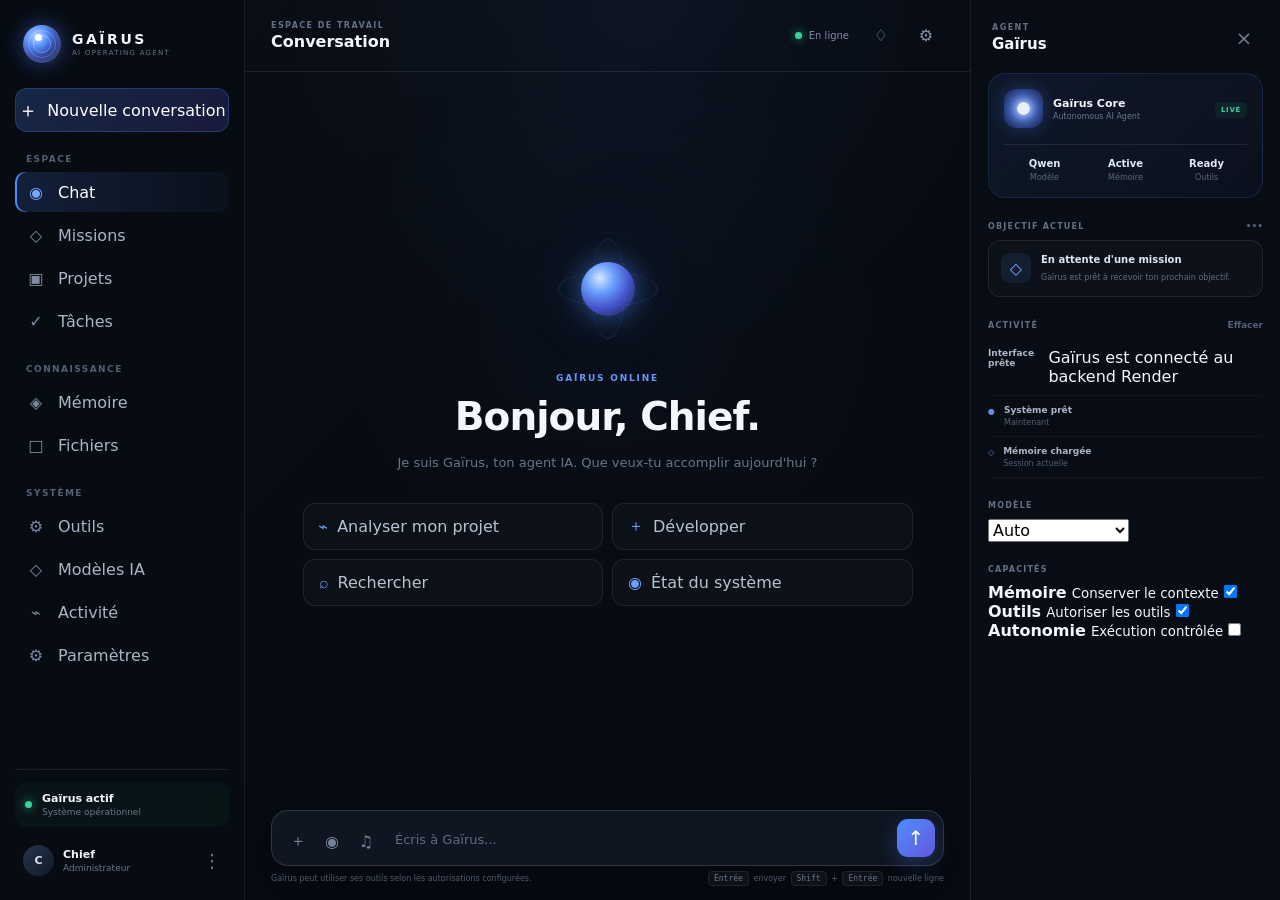
==== commit dffc2ced: "Restauration de l'interface complète Gaïrus" ====
--- a/templates/index.html
+++ b/templates/index.html
@@ -1,79 +1,479 @@
-<!doctype html>
+<!DOCTYPE html>
 <html lang="fr">
 <head>
-<meta charset="utf-8">
-<meta name="viewport" content="width=device-width,initial-scale=1">
-<title>Gaïrus</title>
-<link rel="stylesheet" href="/static/gairus.css">
+    <meta charset="UTF-8">
+    <meta name="viewport" content="width=device-width, initial-scale=1.0">
+
+    <title>Gaïrus</title>
+
+    <meta name="theme-color" content="#070b12">
+    <meta name="description" content="Gaïrus, agent IA autonome">
+
+    <link rel="manifest" href="/manifest.json">
+    <link rel="stylesheet" href="/static/css/gairus.css">
 </head>
+
 <body>
+
 <div class="app">
-  <div class="top">
-    <div class="brand">◈ Gaïrus</div>
-    <div class="status" id="status">● connexion...</div>
-  </div>
-
-  <div class="panel">
-    <div id="chat" class="chat"></div>
-
-    <form id="form" class="input">
-      <input id="message" autocomplete="off"
-             placeholder="Donne une mission à Gaïrus...">
-      <button>Envoyer</button>
-    </form>
-  </div>
+
+    <!-- SIDEBAR -->
+    <aside class="sidebar" id="sidebar">
+
+        <div class="brand">
+            <div class="brand-orb">
+                <span></span>
+            </div>
+
+            <div class="brand-text">
+                <strong>GAÏRUS</strong>
+                <small>AI OPERATING AGENT</small>
+            </div>
+        </div>
+
+        <button class="new-chat" id="newChat">
+            <span>＋</span>
+            Nouvelle conversation
+        </button>
+
+        <nav class="navigation">
+
+            <div class="nav-section">
+                <span class="nav-label">ESPACE</span>
+
+                <button class="nav-item active" data-view="chat">
+                    <span class="nav-icon">◉</span>
+                    <span>Chat</span>
+                </button>
+
+                <button class="nav-item" data-view="missions">
+                    <span class="nav-icon">◇</span>
+                    <span>Missions</span>
+                </button>
+
+                <button class="nav-item" data-view="projects">
+                    <span class="nav-icon">▣</span>
+                    <span>Projets</span>
+                </button>
+
+                <button class="nav-item" data-view="tasks">
+                    <span class="nav-icon">✓</span>
+                    <span>Tâches</span>
+                </button>
+            </div>
+
+            <div class="nav-section">
+                <span class="nav-label">CONNAISSANCE</span>
+
+                <button class="nav-item" data-view="memory">
+                    <span class="nav-icon">◈</span>
+                    <span>Mémoire</span>
+                </button>
+
+                <button class="nav-item" data-view="files">
+                    <span class="nav-icon">□</span>
+                    <span>Fichiers</span>
+                </button>
+            </div>
+
+            <div class="nav-section">
+                <span class="nav-label">SYSTÈME</span>
+
+                <button class="nav-item" data-view="tools">
+                    <span class="nav-icon">⚙</span>
+                    <span>Outils</span>
+                </button>
+
+                <button class="nav-item" data-view="models">
+                    <span class="nav-icon">◇</span>
+                    <span>Modèles IA</span>
+                </button>
+
+                <button class="nav-item" data-view="activity">
+                    <span class="nav-icon">⌁</span>
+                    <span>Activité</span>
+                </button>
+
+                <button class="nav-item" data-view="settings">
+                    <span class="nav-icon">⚙</span>
+                    <span>Paramètres</span>
+                </button>
+            </div>
+
+        </nav>
+
+        <div class="sidebar-footer">
+
+            <div class="system-status">
+                <span class="status-dot"></span>
+
+                <div>
+                    <strong>Gaïrus actif</strong>
+                    <small>Système opérationnel</small>
+                </div>
+            </div>
+
+            <div class="user-mini">
+                <div class="user-avatar">C</div>
+
+                <div>
+                    <strong>Chief</strong>
+                    <small>Administrateur</small>
+                </div>
+
+                <button aria-label="Menu">⋮</button>
+            </div>
+
+        </div>
+
+    </aside>
+
+
+    <!-- MAIN -->
+    <main class="main">
+
+        <!-- TOPBAR -->
+        <header class="topbar">
+
+            <button class="mobile-menu" id="mobileMenu">
+                ☰
+            </button>
+
+            <div class="page-title">
+                <span class="eyebrow">ESPACE DE TRAVAIL</span>
+                <h1>Conversation</h1>
+            </div>
+
+            <div class="topbar-actions">
+
+                <div class="connection">
+                    <span class="status-dot"></span>
+                    <span>En ligne</span>
+                </div>
+
+                <button class="icon-button" title="Notifications">
+                    ♢
+                </button>
+
+                <button class="icon-button" title="Paramètres">
+                    ⚙
+                </button>
+
+            </div>
+
+        </header>
+
+
+        <!-- CHAT -->
+        <section class="chat-area">
+
+            <div class="welcome" id="welcome">
+
+                <div class="hero-orb">
+                    <div class="orb-core"></div>
+                    <div class="orb-ring ring-one"></div>
+                    <div class="orb-ring ring-two"></div>
+                </div>
+
+                <span class="welcome-label">
+                    GAÏRUS ONLINE
+                </span>
+
+                <h2>
+                    Bonjour, Chief.
+                </h2>
+
+                <p>
+                    Je suis Gaïrus, ton agent IA.
+                    Que veux-tu accomplir aujourd'hui ?
+                </p>
+
+                <div class="quick-actions">
+
+                    <button data-prompt="Analyse mon projet Gaïrus et propose les prochaines étapes.">
+                        <span>⌁</span>
+                        Analyser mon projet
+                    </button>
+
+                    <button data-prompt="Aide-moi à développer une nouvelle fonctionnalité.">
+                        <span>＋</span>
+                        Développer
+                    </button>
+
+                    <button data-prompt="Fais une recherche et donne-moi une synthèse claire.">
+                        <span>⌕</span>
+                        Rechercher
+                    </button>
+
+                    <button data-prompt="Montre-moi l'état actuel de mes systèmes.">
+                        <span>◉</span>
+                        État du système
+                    </button>
+
+                </div>
+
+            </div>
+
+
+            <div class="messages" id="messages"></div>
+
+        </section>
+
+
+        <!-- COMPOSER -->
+        <div class="composer-container">
+
+            <div class="composer">
+
+                <div class="composer-actions">
+
+                    <button id="attachButton" title="Fichier">
+                        ＋
+                    </button>
+
+                    <button id="cameraButton" title="Caméra">
+                        ◉
+                    </button>
+
+                    <button id="micButton" title="Microphone">
+                        ♫
+                    </button>
+
+                </div>
+
+                <textarea
+                    id="messageInput"
+                    rows="1"
+                    placeholder="Écris à Gaïrus..."
+                    autocomplete="off"
+                ></textarea>
+
+                <button
+                    class="send-button"
+                    id="sendButton"
+                    title="Envoyer"
+                >
+                    ↑
+                </button>
+
+            </div>
+
+            <div class="composer-footer">
+
+                <span>
+                    Gaïrus peut utiliser ses outils selon les autorisations configurées.
+                </span>
+
+                <span>
+                    <kbd>Entrée</kbd> envoyer
+                    <kbd>Shift</kbd> + <kbd>Entrée</kbd> nouvelle ligne
+                </span>
+
+            </div>
+
+        </div>
+
+    </main>
+
+
+    <!-- RIGHT PANEL -->
+    <aside class="right-panel">
+
+        <div class="panel-header">
+
+            <div>
+                <span class="eyebrow">AGENT</span>
+                <strong>Gaïrus</strong>
+            </div>
+
+            <button id="closePanel">
+                ×
+            </button>
+
+        </div>
+
+
+        <!-- AGENT CARD -->
+        <section class="agent-card">
+
+            <div class="agent-card-top">
+
+                <div class="agent-avatar">
+                    <div></div>
+                </div>
+
+                <div>
+                    <strong>Gaïrus Core</strong>
+                    <span>
+                        Autonomous AI Agent
+                    </span>
+                </div>
+
+                <span class="live-badge">
+                    LIVE
+                </span>
+
+            </div>
+
+            <div class="agent-stats">
+
+                <div>
+                    <strong id="modelStatus">Qwen</strong>
+                    <span>Modèle</span>
+                </div>
+
+                <div>
+                    <strong id="memoryStatus">Active</strong>
+                    <span>Mémoire</span>
+                </div>
+
+                <div>
+                    <strong id="toolStatus">Ready</strong>
+                    <span>Outils</span>
+                </div>
+
+            </div>
+
+        </section>
+
+
+        <!-- OBJECTIVE -->
+        <section class="panel-section">
+
+            <div class="section-heading">
+                <span>OBJECTIF ACTUEL</span>
+                <button>•••</button>
+            </div>
+
+            <div class="objective-card">
+
+                <div class="objective-icon">
+                    ◇
+                </div>
+
+                <div>
+                    <strong id="objectiveTitle">
+                        En attente d'une mission
+                    </strong>
+
+                    <p id="objectiveDescription">
+                        Gaïrus est prêt à recevoir ton prochain objectif.
+                    </p>
+                </div>
+
+            </div>
+
+        </section>
+
+
+        <!-- ACTIVITY -->
+        <section class="panel-section">
+
+            <div class="section-heading">
+                <span>ACTIVITÉ</span>
+                <button id="clearActivity">Effacer</button>
+            </div>
+
+            <div class="activity-list" id="activityList">
+
+                <div class="activity-item">
+                    <span class="activity-icon">●</span>
+
+                    <div>
+                        <strong>Système prêt</strong>
+                        <small>Maintenant</small>
+                    </div>
+                </div>
+
+                <div class="activity-item">
+                    <span class="activity-icon">◇</span>
+
+                    <div>
+                        <strong>Mémoire chargée</strong>
+                        <small>Session actuelle</small>
+                    </div>
+                </div>
+
+            </div>
+
+        </section>
+
+
+        <!-- MODEL -->
+        <section class="panel-section">
+
+            <div class="section-heading">
+                <span>MODÈLE</span>
+            </div>
+
+            <select id="modelSelect">
+
+                <option value="auto">
+                    Auto
+                </option>
+
+                <option value="qwen">
+                    Qwen local
+                </option>
+
+                <option value="remote">
+                    Modèle distant
+                </option>
+
+            </select>
+
+        </section>
+
+
+        <!-- CAPABILITIES -->
+        <section class="panel-section">
+
+            <div class="section-heading">
+                <span>CAPACITÉS</span>
+            </div>
+
+            <label class="toggle-row">
+                <span>
+                    <strong>Mémoire</strong>
+                    <small>Conserver le contexte</small>
+                </span>
+
+                <input type="checkbox" checked id="memoryToggle">
+                <i></i>
+            </label>
+
+            <label class="toggle-row">
+                <span>
+                    <strong>Outils</strong>
+                    <small>Autoriser les outils</small>
+                </span>
+
+                <input type="checkbox" checked id="toolsToggle">
+                <i></i>
+            </label>
+
+            <label class="toggle-row">
+                <span>
+                    <strong>Autonomie</strong>
+                    <small>Exécution contrôlée</small>
+                </span>
+
+                <input type="checkbox" id="autonomyToggle">
+                <i></i>
+            </label>
+
+        </section>
+
+    </aside>
+
 </div>
 
-<script>
-const chat=document.getElementById("chat");
-const form=document.getElementById("form");
-const input=document.getElementById("message");
-const status=document.getElementById("status");
-
-function add(role,text){
-  const d=document.createElement("div");
-  d.className="msg "+role;
-  d.textContent=text;
-  chat.appendChild(d);
-  chat.scrollTop=chat.scrollHeight;
-}
-
-async function check(){
-  try{
-    const r=await fetch("/health");
-    const d=await r.json();
-    status.textContent="● "+d.agent+" en ligne";
-  }catch(e){
-    status.textContent="● hors ligne";
-  }
-}
-
-form.addEventListener("submit",async e=>{
-  e.preventDefault();
-  const text=input.value.trim();
-  if(!text)return;
-
-  add("user",text);
-  input.value="";
-  add("assistant","Gaïrus réfléchit...");
-
-  const placeholder=chat.lastChild;
-
-  try{
-    const r=await fetch("/api/chat",{
-      method:"POST",
-      headers:{"Content-Type":"application/json"},
-      body:JSON.stringify({message:text})
-    });
-
-    const d=await r.json();
-    placeholder.textContent=d.reply||d.error||"Erreur";
-  }catch(err){
-    placeholder.textContent="Erreur de connexion à Gaïrus.";
-  }
-});
-
-check();
-</script>
+
+<!-- MOBILE OVERLAY -->
+<div class="overlay" id="overlay"></div>
+
+
+<script src="/static/js/gairus.js"></script>
+
 </body>
 </html>
--- a/static/css/gairus.css
+++ b/static/css/gairus.css
@@ -0,0 +1,1183 @@
+/* =========================================================
+   GAÏRUS — INTERFACE
+   Dark futuristic AI workspace
+   ========================================================= */
+
+:root {
+    --bg: #070b12;
+    --bg-soft: #0b1019;
+    --panel: #0d131e;
+    --panel-2: #111925;
+    --panel-hover: #151f2d;
+
+    --border: rgba(255, 255, 255, 0.08);
+    --border-strong: rgba(255, 255, 255, 0.14);
+
+    --text: #f4f7fb;
+    --text-soft: #aab5c5;
+    --text-muted: #697588;
+
+    --accent: #4f8cff;
+    --accent-2: #6c63ff;
+    --accent-soft: rgba(79, 140, 255, 0.14);
+
+    --success: #37d39b;
+    --warning: #f2b84b;
+    --danger: #ff667d;
+
+    --radius-sm: 10px;
+    --radius: 16px;
+    --radius-lg: 22px;
+
+    --sidebar-width: 245px;
+    --right-width: 310px;
+
+    --shadow: 0 20px 60px rgba(0, 0, 0, 0.35);
+
+    font-family:
+        Inter,
+        ui-sans-serif,
+        system-ui,
+        -apple-system,
+        BlinkMacSystemFont,
+        "Segoe UI",
+        sans-serif;
+}
+
+/* =========================================================
+   RESET
+   ========================================================= */
+
+* {
+    box-sizing: border-box;
+    margin: 0;
+    padding: 0;
+}
+
+html,
+body {
+    width: 100%;
+    height: 100%;
+}
+
+body {
+    background:
+        radial-gradient(
+            circle at 50% 0%,
+            rgba(79, 140, 255, 0.07),
+            transparent 32%
+        ),
+        var(--bg);
+
+    color: var(--text);
+    overflow: hidden;
+}
+
+button,
+textarea,
+select {
+    font: inherit;
+}
+
+button {
+    border: 0;
+    cursor: pointer;
+}
+
+button:focus-visible,
+textarea:focus-visible,
+select:focus-visible {
+    outline: 2px solid var(--accent);
+    outline-offset: 2px;
+}
+
+/* =========================================================
+   APP
+   ========================================================= */
+
+.app {
+    width: 100%;
+    height: 100vh;
+    display: grid;
+    grid-template-columns:
+        var(--sidebar-width)
+        minmax(0, 1fr)
+        var(--right-width);
+
+    background:
+        linear-gradient(
+            135deg,
+            rgba(255, 255, 255, 0.015),
+            transparent 40%
+        );
+}
+
+/* =========================================================
+   SIDEBAR
+   ========================================================= */
+
+.sidebar {
+    height: 100vh;
+    display: flex;
+    flex-direction: column;
+    padding: 22px 15px 16px;
+
+    background: rgba(8, 12, 19, 0.94);
+    border-right: 1px solid var(--border);
+
+    backdrop-filter: blur(20px);
+    z-index: 20;
+}
+
+.brand {
+    display: flex;
+    align-items: center;
+    gap: 11px;
+    padding: 3px 8px 25px;
+}
+
+.brand-orb {
+    position: relative;
+    width: 38px;
+    height: 38px;
+    border-radius: 50%;
+
+    background:
+        radial-gradient(
+            circle at 35% 30%,
+            #9dc3ff 0%,
+            #4f8cff 28%,
+            #293e9b 58%,
+            #11162f 100%
+        );
+
+    box-shadow:
+        0 0 22px rgba(79, 140, 255, 0.45),
+        inset 0 0 12px rgba(255, 255, 255, 0.25);
+}
+
+.brand-orb::before,
+.brand-orb::after {
+    content: "";
+    position: absolute;
+    inset: 5px;
+    border: 1px solid rgba(255, 255, 255, 0.2);
+    border-radius: 50%;
+}
+
+.brand-orb::after {
+    inset: 10px;
+    border-color: rgba(255, 255, 255, 0.3);
+}
+
+.brand-orb span {
+    position: absolute;
+    width: 7px;
+    height: 7px;
+    border-radius: 50%;
+    background: white;
+    top: 9px;
+    left: 12px;
+    box-shadow: 0 0 10px white;
+}
+
+.brand-text {
+    display: flex;
+    flex-direction: column;
+    gap: 2px;
+}
+
+.brand-text strong {
+    font-size: 14px;
+    letter-spacing: 0.18em;
+}
+
+.brand-text small {
+    color: var(--text-muted);
+    font-size: 7px;
+    letter-spacing: 0.18em;
+}
+
+/* =========================================================
+   NEW CHAT
+   ========================================================= */
+
+.new-chat {
+    width: 100%;
+    min-height: 44px;
+
+    display: flex;
+    align-items: center;
+    justify-content: center;
+    gap: 9px;
+
+    border-radius: 12px;
+
+    color: white;
+    background:
+        linear-gradient(
+            135deg,
+            rgba(79, 140, 255, 0.22),
+            rgba(108, 99, 255, 0.18)
+        );
+
+    border: 1px solid rgba(79, 140, 255, 0.25);
+
+    transition:
+        transform 0.2s ease,
+        background 0.2s ease,
+        border-color 0.2s ease;
+}
+
+.new-chat:hover {
+    transform: translateY(-1px);
+    background:
+        linear-gradient(
+            135deg,
+            rgba(79, 140, 255, 0.3),
+            rgba(108, 99, 255, 0.25)
+        );
+    border-color: rgba(79, 140, 255, 0.4);
+}
+
+.new-chat span {
+    font-size: 20px;
+}
+
+/* =========================================================
+   NAVIGATION
+   ========================================================= */
+
+.navigation {
+    flex: 1;
+    overflow-y: auto;
+    padding-top: 22px;
+}
+
+.nav-section {
+    margin-bottom: 23px;
+}
+
+.nav-label {
+    display: block;
+    padding: 0 11px 8px;
+
+    color: #536074;
+    font-size: 9px;
+    font-weight: 700;
+    letter-spacing: 0.16em;
+}
+
+.nav-item {
+    width: 100%;
+    height: 40px;
+
+    display: flex;
+    align-items: center;
+    gap: 12px;
+
+    padding: 0 11px;
+    margin-bottom: 3px;
+
+    color: var(--text-soft);
+    background: transparent;
+
+    border-radius: 10px;
+    text-align: left;
+
+    transition:
+        color 0.2s ease,
+        background 0.2s ease;
+}
+
+.nav-item:hover {
+    color: white;
+    background: rgba(255, 255, 255, 0.045);
+}
+
+.nav-item.active {
+    color: white;
+    background:
+        linear-gradient(
+            90deg,
+            rgba(79, 140, 255, 0.16),
+            rgba(79, 140, 255, 0.04)
+        );
+
+    box-shadow:
+        inset 2px 0 0 var(--accent);
+}
+
+.nav-icon {
+    width: 20px;
+    color: #7c8ba2;
+    text-align: center;
+}
+
+.nav-item.active .nav-icon {
+    color: #75a8ff;
+}
+
+/* =========================================================
+   SIDEBAR FOOTER
+   ========================================================= */
+
+.sidebar-footer {
+    padding-top: 12px;
+    border-top: 1px solid var(--border);
+}
+
+.system-status {
+    display: flex;
+    align-items: center;
+    gap: 10px;
+
+    padding: 10px;
+    margin-bottom: 10px;
+
+    border-radius: 12px;
+    background: rgba(55, 211, 155, 0.045);
+}
+
+.system-status strong,
+.user-mini strong {
+    display: block;
+    font-size: 11px;
+}
+
+.system-status small,
+.user-mini small {
+    display: block;
+    margin-top: 2px;
+
+    color: var(--text-muted);
+    font-size: 9px;
+}
+
+.status-dot {
+    width: 7px;
+    height: 7px;
+    flex: 0 0 7px;
+
+    border-radius: 50%;
+    background: var(--success);
+
+    box-shadow: 0 0 10px rgba(55, 211, 155, 0.75);
+}
+
+.user-mini {
+    display: flex;
+    align-items: center;
+    gap: 9px;
+    padding: 8px;
+}
+
+.user-avatar {
+    width: 31px;
+    height: 31px;
+
+    display: grid;
+    place-items: center;
+
+    border-radius: 50%;
+    background:
+        linear-gradient(
+            135deg,
+            #26344b,
+            #121a27
+        );
+
+    color: #d8e3f5;
+    font-size: 11px;
+    font-weight: 700;
+}
+
+.user-mini > div:nth-child(2) {
+    flex: 1;
+}
+
+.user-mini button {
+    color: #748198;
+    background: transparent;
+    font-size: 18px;
+}
+
+/* =========================================================
+   MAIN
+   ========================================================= */
+
+.main {
+    min-width: 0;
+    height: 100vh;
+
+    display: flex;
+    flex-direction: column;
+
+    background:
+        radial-gradient(
+            circle at 50% 35%,
+            rgba(79, 140, 255, 0.035),
+            transparent 40%
+        );
+}
+
+/* =========================================================
+   TOPBAR
+   ========================================================= */
+
+.topbar {
+    height: 72px;
+    flex: 0 0 72px;
+
+    display: flex;
+    align-items: center;
+    justify-content: space-between;
+
+    padding: 0 26px;
+
+    border-bottom: 1px solid var(--border);
+}
+
+.page-title {
+    display: flex;
+    flex-direction: column;
+    gap: 2px;
+}
+
+.eyebrow {
+    color: #627188;
+    font-size: 8px;
+    font-weight: 700;
+    letter-spacing: 0.18em;
+}
+
+.page-title h1 {
+    font-size: 16px;
+    font-weight: 600;
+}
+
+.topbar-actions {
+    display: flex;
+    align-items: center;
+    gap: 9px;
+}
+
+.connection {
+    display: flex;
+    align-items: center;
+    gap: 7px;
+
+    margin-right: 5px;
+
+    color: #7f8ca0;
+    font-size: 10px;
+}
+
+.icon-button {
+    width: 36px;
+    height: 36px;
+
+    display: grid;
+    place-items: center;
+
+    border-radius: 10px;
+
+    color: #8996a9;
+    background: transparent;
+
+    transition:
+        color 0.2s ease,
+        background 0.2s ease;
+}
+
+.icon-button:hover {
+    color: white;
+    background: rgba(255, 255, 255, 0.06);
+}
+
+.mobile-menu {
+    display: none;
+
+    width: 38px;
+    height: 38px;
+
+    border-radius: 10px;
+    color: white;
+    background: rgba(255, 255, 255, 0.05);
+}
+
+/* =========================================================
+   CHAT AREA
+   ========================================================= */
+
+.chat-area {
+    position: relative;
+    flex: 1;
+    min-height: 0;
+
+    overflow-y: auto;
+
+    display: flex;
+    flex-direction: column;
+}
+
+.welcome {
+    width: min(760px, 90%);
+    margin: auto;
+
+    padding: 60px 20px 45px;
+
+    text-align: center;
+}
+
+.hero-orb {
+    position: relative;
+
+    width: 100px;
+    height: 100px;
+
+    margin: 0 auto 27px;
+
+    display: grid;
+    place-items: center;
+}
+
+.orb-core {
+    width: 54px;
+    height: 54px;
+
+    border-radius: 50%;
+
+    background:
+        radial-gradient(
+            circle at 35% 30%,
+            #d6e7ff,
+            #6b9fff 28%,
+            #4353c9 58%,
+            #131932 100%
+        );
+
+    box-shadow:
+        0 0 25px rgba(79, 140, 255, 0.55),
+        0 0 70px rgba(79, 140, 255, 0.18);
+}
+
+.orb-ring {
+    position: absolute;
+    inset: 0;
+
+    border: 1px solid rgba(93, 145, 255, 0.2);
+    border-radius: 50%;
+}
+
+.ring-one {
+    transform: rotateX(70deg) rotateZ(20deg);
+}
+
+.ring-two {
+    transform: rotateY(70deg) rotateZ(-20deg);
+}
+
+.welcome-label {
+    display: inline-block;
+
+    margin-bottom: 11px;
+
+    color: #6697ff;
+    font-size: 9px;
+    font-weight: 700;
+    letter-spacing: 0.2em;
+}
+
+.welcome h2 {
+    font-size: clamp(27px, 4vw, 39px);
+    font-weight: 600;
+    letter-spacing: -0.025em;
+}
+
+.welcome p {
+    max-width: 510px;
+    margin: 13px auto 28px;
+
+    color: var(--text-muted);
+    font-size: 13px;
+    line-height: 1.7;
+}
+
+/* =========================================================
+   QUICK ACTIONS
+   ========================================================= */
+
+.quick-actions {
+    display: grid;
+    grid-template-columns: repeat(2, minmax(0, 1fr));
+    gap: 9px;
+
+    max-width: 610px;
+    margin: auto;
+}
+
+.quick-actions button {
+    min-height: 47px;
+
+    display: flex;
+    align-items: center;
+    gap: 9px;
+
+    padding: 0 15px;
+
+    color: #b7c2d2;
+    background: rgba(255, 255, 255, 0.025);
+
+    border: 1px solid var(--border);
+    border-radius: 12px;
+
+    text-align: left;
+
+    transition:
+        transform 0.2s ease,
+        border-color 0.2s ease,
+        background 0.2s ease,
+        color 0.2s ease;
+}
+
+.quick-actions button:hover {
+    transform: translateY(-2px);
+
+    color: white;
+
+    background: rgba(79, 140, 255, 0.07);
+    border-color: rgba(79, 140, 255, 0.28);
+}
+
+.quick-actions span {
+    color: #709eff;
+    font-size: 16px;
+}
+
+/* =========================================================
+   MESSAGES
+   ========================================================= */
+
+.messages {
+    width: min(820px, 94%);
+    margin: 0 auto;
+
+    padding: 15px 0 25px;
+}
+
+.message {
+    display: flex;
+    gap: 12px;
+
+    margin-bottom: 20px;
+}
+
+.message.user {
+    justify-content: flex-end;
+}
+
+.message-avatar {
+    width: 31px;
+    height: 31px;
+    flex: 0 0 31px;
+
+    display: grid;
+    place-items: center;
+
+    border-radius: 50%;
+
+    color: white;
+    background: #172338;
+
+    font-size: 10px;
+    font-weight: 700;
+}
+
+.message.assistant .message-avatar {
+    background:
+        radial-gradient(
+            circle at 35% 30%,
+            #91bbff,
+            #4f8cff 35%,
+            #26358a 75%
+        );
+
+    box-shadow:
+        0 0 14px rgba(79, 140, 255, 0.25);
+}
+
+.message-content {
+    max-width: min(680px, 82%);
+
+    padding: 12px 15px;
+
+    color: #dbe3ef;
+
+    background: rgba(255, 255, 255, 0.035);
+    border: 1px solid var(--border);
+    border-radius: 15px;
+}
+
+.message.user .message-content {
+    color: white;
+
+    background:
+        linear-gradient(
+            135deg,
+            rgba(79, 140, 255, 0.2),
+            rgba(79, 140, 255, 0.08)
+        );
+
+    border-color: rgba(79, 140, 255, 0.2);
+}
+
+.message-content p {
+    font-size: 13px;
+    line-height: 1.65;
+    white-space: pre-wrap;
+    word-break: break-word;
+}
+
+/* =========================================================
+   COMPOSER
+   ========================================================= */
+
+.composer-container {
+    padding: 12px 26px 17px;
+
+    background:
+        linear-gradient(
+            to top,
+            rgba(7, 11, 18, 0.98),
+            rgba(7, 11, 18, 0.8)
+        );
+}
+
+.composer {
+    width: min(820px, 100%);
+    min-height: 56px;
+
+    display: flex;
+    align-items: flex-end;
+    gap: 8px;
+
+    margin: auto;
+    padding: 8px 8px 8px 10px;
+
+    background: rgba(16, 23, 34, 0.94);
+
+    border: 1px solid var(--border-strong);
+    border-radius: 17px;
+
+    box-shadow: var(--shadow);
+}
+
+.composer:focus-within {
+    border-color: rgba(79, 140, 255, 0.42);
+
+    box-shadow:
+        0 0 0 3px rgba(79, 140, 255, 0.055),
+        var(--shadow);
+}
+
+.composer-actions {
+    display: flex;
+    align-items: center;
+    gap: 2px;
+}
+
+.composer-actions button {
+    width: 32px;
+    height: 32px;
+
+    display: grid;
+    place-items: center;
+
+    border-radius: 9px;
+
+    color: #75849a;
+    background: transparent;
+
+    font-size: 16px;
+}
+
+.composer-actions button:hover {
+    color: white;
+    background: rgba(255, 255, 255, 0.06);
+}
+
+#messageInput {
+    flex: 1;
+
+    min-width: 0;
+    max-height: 150px;
+    min-height: 34px;
+
+    resize: none;
+
+    padding: 8px 5px;
+
+    color: white;
+    background: transparent;
+
+    border: 0;
+    outline: 0;
+
+    font-size: 13px;
+    line-height: 1.5;
+}
+
+#messageInput::placeholder {
+    color: #5e6c80;
+}
+
+.send-button {
+    width: 38px;
+    height: 38px;
+    flex: 0 0 38px;
+
+    display: grid;
+    place-items: center;
+
+    border-radius: 11px;
+
+    color: white;
+    background:
+        linear-gradient(
+            135deg,
+            #4f8cff,
+            #6259dc
+        );
+
+    box-shadow:
+        0 7px 20px rgba(79, 140, 255, 0.25);
+
+    font-size: 20px;
+
+    transition:
+        transform 0.2s ease,
+        filter 0.2s ease;
+}
+
+.send-button:hover {
+    transform: translateY(-1px);
+    filter: brightness(1.12);
+}
+
+.send-button:disabled {
+    opacity: 0.45;
+    cursor: not-allowed;
+    transform: none;
+}
+
+.composer-footer {
+    width: min(820px, 100%);
+
+    display: flex;
+    justify-content: space-between;
+
+    margin: 8px auto 0;
+
+    color: #4e5b6e;
+    font-size: 8px;
+}
+
+kbd {
+    padding: 2px 5px;
+    margin: 0 2px;
+
+    color: #68778d;
+    background: rgba(255, 255, 255, 0.035);
+
+    border: 1px solid var(--border);
+    border-radius: 4px;
+}
+
+/* =========================================================
+   RIGHT PANEL
+   ========================================================= */
+
+.right-panel {
+    height: 100vh;
+    overflow-y: auto;
+
+    padding: 22px 17px;
+
+    background: rgba(9, 14, 22, 0.94);
+    border-left: 1px solid var(--border);
+
+    backdrop-filter: blur(20px);
+}
+
+.panel-header {
+    display: flex;
+    align-items: center;
+    justify-content: space-between;
+
+    padding: 1px 4px 20px;
+}
+
+.panel-header > div {
+    display: flex;
+    flex-direction: column;
+    gap: 3px;
+}
+
+.panel-header strong {
+    font-size: 15px;
+}
+
+.panel-header button {
+    width: 30px;
+    height: 30px;
+
+    color: #6d7b8f;
+    background: transparent;
+
+    border-radius: 8px;
+    font-size: 20px;
+}
+
+.panel-header button:hover {
+    color: white;
+    background: rgba(255, 255, 255, 0.05);
+}
+
+/* =========================================================
+   AGENT CARD
+   ========================================================= */
+
+.agent-card {
+    padding: 15px;
+
+    background:
+        linear-gradient(
+            135deg,
+            rgba(79, 140, 255, 0.09),
+            rgba(108, 99, 255, 0.04)
+        );
+
+    border: 1px solid rgba(79, 140, 255, 0.15);
+    border-radius: 17px;
+}
+
+.agent-card-top {
+    display: flex;
+    align-items: center;
+    gap: 10px;
+}
+
+.agent-avatar {
+    position: relative;
+
+    width: 39px;
+    height: 39px;
+
+    display: grid;
+    place-items: center;
+
+    border-radius: 12px;
+
+    background:
+        radial-gradient(
+            circle,
+            #78a9ff,
+            #3e62bd 40%,
+            #151d42 100%
+        );
+
+    box-shadow:
+        0 0 18px rgba(79, 140, 255, 0.28);
+}
+
+.agent-avatar div {
+    width: 13px;
+    height: 13px;
+
+    border-radius: 50%;
+
+    background: rgba(255, 255, 255, 0.85);
+
+    box-shadow:
+        0 0 12px white;
+}
+
+.agent-card-top > div:nth-child(2) {
+    flex: 1;
+}
+
+.agent-card-top strong {
+    display: block;
+    font-size: 11px;
+}
+
+.agent-card-top span {
+    display: block;
+    margin-top: 2px;
+
+    color: var(--text-muted);
+    font-size: 8px;
+}
+
+.live-badge {
+    padding: 4px 6px;
+
+    border-radius: 5px;
+
+    color: var(--success) !important;
+    background: rgba(55, 211, 155, 0.08);
+
+    font-size: 7px !important;
+    font-weight: 700;
+    letter-spacing: 0.1em;
+}
+
+.agent-stats {
+    display: grid;
+    grid-template-columns: repeat(3, 1fr);
+
+    margin-top: 16px;
+    padding-top: 13px;
+
+    border-top: 1px solid var(--border);
+}
+
+.agent-stats > div {
+    text-align: center;
+}
+
+.agent-stats strong {
+    display: block;
+    color: #dfe8f5;
+    font-size: 10px;
+}
+
+.agent-stats span {
+    display: block;
+    margin-top: 4px;
+
+    color: #59677a;
+    font-size: 8px;
+}
+
+/* =========================================================
+   PANEL SECTIONS
+   ========================================================= */
+
+.panel-section {
+    padding-top: 23px;
+}
+
+.section-heading {
+    display: flex;
+    align-items: center;
+    justify-content: space-between;
+
+    margin-bottom: 9px;
+
+    color: #637187;
+    font-size: 8px;
+    font-weight: 700;
+    letter-spacing: 0.15em;
+}
+
+.section-heading button {
+    color: #536177;
+    background: transparent;
+    font-size: 9px;
+}
+
+.section-heading button:hover {
+    color: #8da0bb;
+}
+
+/* =========================================================
+   OBJECTIVE
+   ========================================================= */
+
+.objective-card {
+    display: flex;
+    gap: 10px;
+
+    padding: 12px;
+
+    border: 1px solid var(--border);
+    border-radius: 12px;
+
+    background: rgba(255, 255, 255, 0.025);
+}
+
+.objective-icon {
+    width: 30px;
+    height: 30px;
+    flex: 0 0 30px;
+
+    display: grid;
+    place-items: center;
+
+    border-radius: 9px;
+
+    color: #79a5ff;
+    background: rgba(79, 140, 255, 0.1);
+}
+
+.objective-card strong {
+    display: block;
+
+    color: #dce5f2;
+    font-size: 10px;
+    line-height: 1.4;
+}
+
+.objective-card p {
+    margin-top: 5px;
+
+    color: #5e6b7f;
+    font-size: 8px;
+    line-height: 1.55;
+}
+
+/* =========================================================
+   ACTIVITY
+   ========================================================= */
+
+.activity-list {
+    display: flex;
+    flex-direction: column;
+}
+
+.activity-item {
+    display: flex;
+    align-items: flex-start;
+    gap: 9px;
+
+    padding: 9px 0;
+
+    border-bottom: 1px solid rgba(255, 255, 255, 0.04);
+}
+
+.activity-icon {
+    color: #638fdc;
+    font-size: 8px;
+    padding-top: 2px;
+}
+
+.activity-item strong {
+    display: block;
+
+    color: #aab6c8;
+    font-size: 9px;
+}
+
+.activity-item small {
+    display: block;
+    margin-top: 3px;
+
+    color: #515e71;
+    font-size: 8px;
+}
+
+/* =========================================================
+   MODEL SELECT
+   =========================
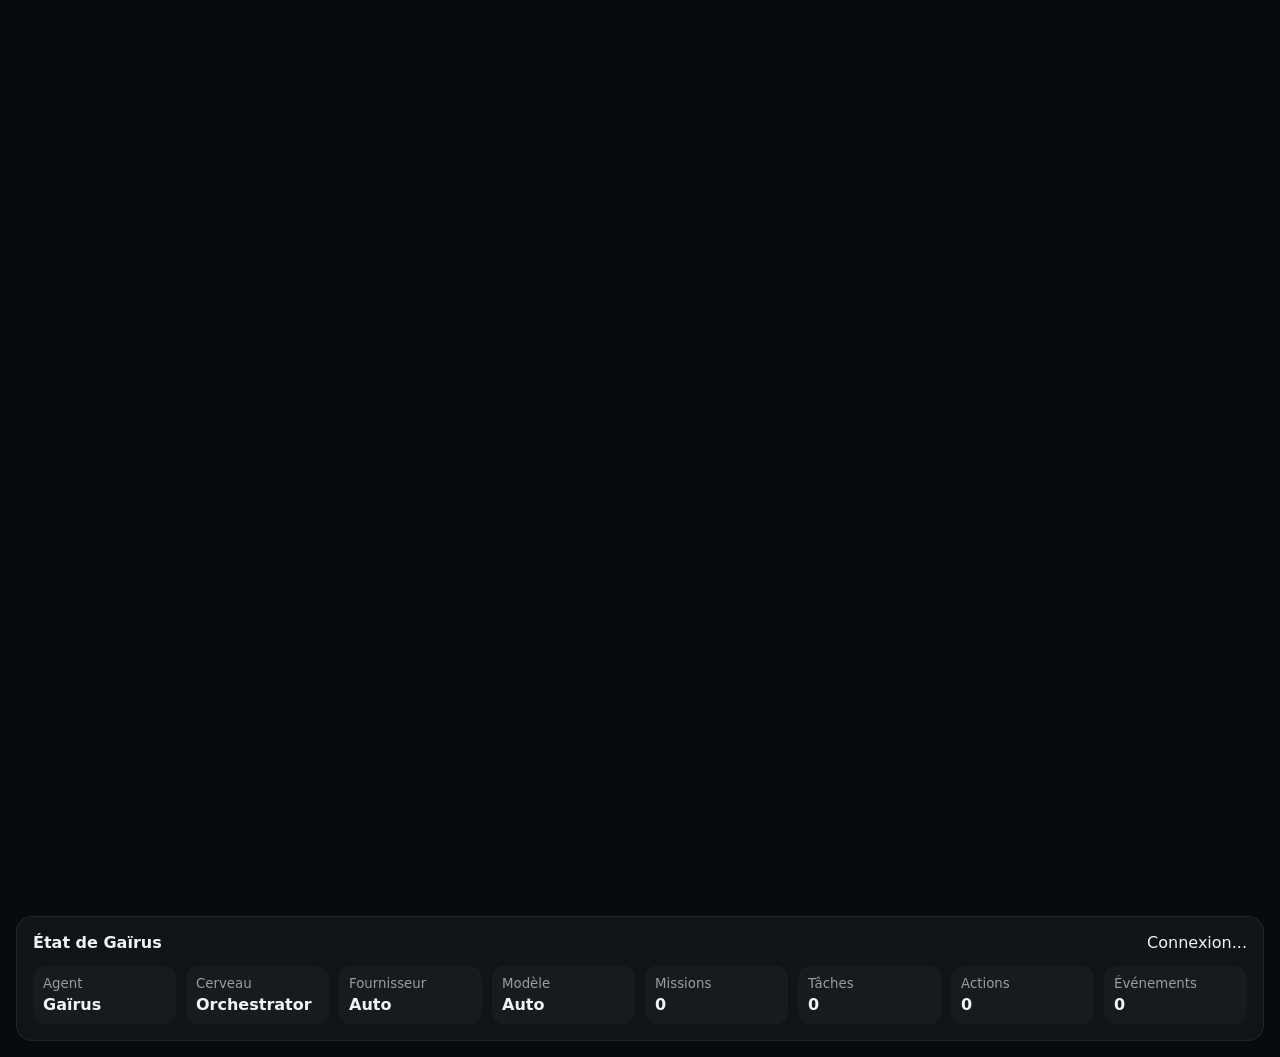
==== commit 31e5a27a: "Nouvelle interface complète de Gaïrus" ====
--- a/templates/index.html
+++ b/templates/index.html
@@ -1,479 +1,18 @@
-<!DOCTYPE html>
+<!doctype html>
 <html lang="fr">
 <head>
-    <meta charset="UTF-8">
-    <meta name="viewport" content="width=device-width, initial-scale=1.0">
-
-    <title>Gaïrus</title>
-
-    <meta name="theme-color" content="#070b12">
-    <meta name="description" content="Gaïrus, agent IA autonome">
-
-    <link rel="manifest" href="/manifest.json">
-    <link rel="stylesheet" href="/static/css/gairus.css">
+<meta charset="utf-8">
+<meta name="viewport" content="width=device-width,initial-scale=1,viewport-fit=cover">
+<meta name="theme-color" content="#071016">
+<meta name="description" content="Gaïrus, agent IA autonome">
+<link rel="manifest" href="/manifest.json">
+<link rel="icon" href="/icon-192.png">
+<title>Gaïrus</title>
+<link rel="stylesheet" href="/static/css/gairus.css">
 </head>
-
 <body>
-
-<div class="app">
-
-    <!-- SIDEBAR -->
-    <aside class="sidebar" id="sidebar">
-
-        <div class="brand">
-            <div class="brand-orb">
-                <span></span>
-            </div>
-
-            <div class="brand-text">
-                <strong>GAÏRUS</strong>
-                <small>AI OPERATING AGENT</small>
-            </div>
-        </div>
-
-        <button class="new-chat" id="newChat">
-            <span>＋</span>
-            Nouvelle conversation
-        </button>
-
-        <nav class="navigation">
-
-            <div class="nav-section">
-                <span class="nav-label">ESPACE</span>
-
-                <button class="nav-item active" data-view="chat">
-                    <span class="nav-icon">◉</span>
-                    <span>Chat</span>
-                </button>
-
-                <button class="nav-item" data-view="missions">
-                    <span class="nav-icon">◇</span>
-                    <span>Missions</span>
-                </button>
-
-                <button class="nav-item" data-view="projects">
-                    <span class="nav-icon">▣</span>
-                    <span>Projets</span>
-                </button>
-
-                <button class="nav-item" data-view="tasks">
-                    <span class="nav-icon">✓</span>
-                    <span>Tâches</span>
-                </button>
-            </div>
-
-            <div class="nav-section">
-                <span class="nav-label">CONNAISSANCE</span>
-
-                <button class="nav-item" data-view="memory">
-                    <span class="nav-icon">◈</span>
-                    <span>Mémoire</span>
-                </button>
-
-                <button class="nav-item" data-view="files">
-                    <span class="nav-icon">□</span>
-                    <span>Fichiers</span>
-                </button>
-            </div>
-
-            <div class="nav-section">
-                <span class="nav-label">SYSTÈME</span>
-
-                <button class="nav-item" data-view="tools">
-                    <span class="nav-icon">⚙</span>
-                    <span>Outils</span>
-                </button>
-
-                <button class="nav-item" data-view="models">
-                    <span class="nav-icon">◇</span>
-                    <span>Modèles IA</span>
-                </button>
-
-                <button class="nav-item" data-view="activity">
-                    <span class="nav-icon">⌁</span>
-                    <span>Activité</span>
-                </button>
-
-                <button class="nav-item" data-view="settings">
-                    <span class="nav-icon">⚙</span>
-                    <span>Paramètres</span>
-                </button>
-            </div>
-
-        </nav>
-
-        <div class="sidebar-footer">
-
-            <div class="system-status">
-                <span class="status-dot"></span>
-
-                <div>
-                    <strong>Gaïrus actif</strong>
-                    <small>Système opérationnel</small>
-                </div>
-            </div>
-
-            <div class="user-mini">
-                <div class="user-avatar">C</div>
-
-                <div>
-                    <strong>Chief</strong>
-                    <small>Administrateur</small>
-                </div>
-
-                <button aria-label="Menu">⋮</button>
-            </div>
-
-        </div>
-
-    </aside>
-
-
-    <!-- MAIN -->
-    <main class="main">
-
-        <!-- TOPBAR -->
-        <header class="topbar">
-
-            <button class="mobile-menu" id="mobileMenu">
-                ☰
-            </button>
-
-            <div class="page-title">
-                <span class="eyebrow">ESPACE DE TRAVAIL</span>
-                <h1>Conversation</h1>
-            </div>
-
-            <div class="topbar-actions">
-
-                <div class="connection">
-                    <span class="status-dot"></span>
-                    <span>En ligne</span>
-                </div>
-
-                <button class="icon-button" title="Notifications">
-                    ♢
-                </button>
-
-                <button class="icon-button" title="Paramètres">
-                    ⚙
-                </button>
-
-            </div>
-
-        </header>
-
-
-        <!-- CHAT -->
-        <section class="chat-area">
-
-            <div class="welcome" id="welcome">
-
-                <div class="hero-orb">
-                    <div class="orb-core"></div>
-                    <div class="orb-ring ring-one"></div>
-                    <div class="orb-ring ring-two"></div>
-                </div>
-
-                <span class="welcome-label">
-                    GAÏRUS ONLINE
-                </span>
-
-                <h2>
-                    Bonjour, Chief.
-                </h2>
-
-                <p>
-                    Je suis Gaïrus, ton agent IA.
-                    Que veux-tu accomplir aujourd'hui ?
-                </p>
-
-                <div class="quick-actions">
-
-                    <button data-prompt="Analyse mon projet Gaïrus et propose les prochaines étapes.">
-                        <span>⌁</span>
-                        Analyser mon projet
-                    </button>
-
-                    <button data-prompt="Aide-moi à développer une nouvelle fonctionnalité.">
-                        <span>＋</span>
-                        Développer
-                    </button>
-
-                    <button data-prompt="Fais une recherche et donne-moi une synthèse claire.">
-                        <span>⌕</span>
-                        Rechercher
-                    </button>
-
-                    <button data-prompt="Montre-moi l'état actuel de mes systèmes.">
-                        <span>◉</span>
-                        État du système
-                    </button>
-
-                </div>
-
-            </div>
-
-
-            <div class="messages" id="messages"></div>
-
-        </section>
-
-
-        <!-- COMPOSER -->
-        <div class="composer-container">
-
-            <div class="composer">
-
-                <div class="composer-actions">
-
-                    <button id="attachButton" title="Fichier">
-                        ＋
-                    </button>
-
-                    <button id="cameraButton" title="Caméra">
-                        ◉
-                    </button>
-
-                    <button id="micButton" title="Microphone">
-                        ♫
-                    </button>
-
-                </div>
-
-                <textarea
-                    id="messageInput"
-                    rows="1"
-                    placeholder="Écris à Gaïrus..."
-                    autocomplete="off"
-                ></textarea>
-
-                <button
-                    class="send-button"
-                    id="sendButton"
-                    title="Envoyer"
-                >
-                    ↑
-                </button>
-
-            </div>
-
-            <div class="composer-footer">
-
-                <span>
-                    Gaïrus peut utiliser ses outils selon les autorisations configurées.
-                </span>
-
-                <span>
-                    <kbd>Entrée</kbd> envoyer
-                    <kbd>Shift</kbd> + <kbd>Entrée</kbd> nouvelle ligne
-                </span>
-
-            </div>
-
-        </div>
-
-    </main>
-
-
-    <!-- RIGHT PANEL -->
-    <aside class="right-panel">
-
-        <div class="panel-header">
-
-            <div>
-                <span class="eyebrow">AGENT</span>
-                <strong>Gaïrus</strong>
-            </div>
-
-            <button id="closePanel">
-                ×
-            </button>
-
-        </div>
-
-
-        <!-- AGENT CARD -->
-        <section class="agent-card">
-
-            <div class="agent-card-top">
-
-                <div class="agent-avatar">
-                    <div></div>
-                </div>
-
-                <div>
-                    <strong>Gaïrus Core</strong>
-                    <span>
-                        Autonomous AI Agent
-                    </span>
-                </div>
-
-                <span class="live-badge">
-                    LIVE
-                </span>
-
-            </div>
-
-            <div class="agent-stats">
-
-                <div>
-                    <strong id="modelStatus">Qwen</strong>
-                    <span>Modèle</span>
-                </div>
-
-                <div>
-                    <strong id="memoryStatus">Active</strong>
-                    <span>Mémoire</span>
-                </div>
-
-                <div>
-                    <strong id="toolStatus">Ready</strong>
-                    <span>Outils</span>
-                </div>
-
-            </div>
-
-        </section>
-
-
-        <!-- OBJECTIVE -->
-        <section class="panel-section">
-
-            <div class="section-heading">
-                <span>OBJECTIF ACTUEL</span>
-                <button>•••</button>
-            </div>
-
-            <div class="objective-card">
-
-                <div class="objective-icon">
-                    ◇
-                </div>
-
-                <div>
-                    <strong id="objectiveTitle">
-                        En attente d'une mission
-                    </strong>
-
-                    <p id="objectiveDescription">
-                        Gaïrus est prêt à recevoir ton prochain objectif.
-                    </p>
-                </div>
-
-            </div>
-
-        </section>
-
-
-        <!-- ACTIVITY -->
-        <section class="panel-section">
-
-            <div class="section-heading">
-                <span>ACTIVITÉ</span>
-                <button id="clearActivity">Effacer</button>
-            </div>
-
-            <div class="activity-list" id="activityList">
-
-                <div class="activity-item">
-                    <span class="activity-icon">●</span>
-
-                    <div>
-                        <strong>Système prêt</strong>
-                        <small>Maintenant</small>
-                    </div>
-                </div>
-
-                <div class="activity-item">
-                    <span class="activity-icon">◇</span>
-
-                    <div>
-                        <strong>Mémoire chargée</strong>
-                        <small>Session actuelle</small>
-                    </div>
-                </div>
-
-            </div>
-
-        </section>
-
-
-        <!-- MODEL -->
-        <section class="panel-section">
-
-            <div class="section-heading">
-                <span>MODÈLE</span>
-            </div>
-
-            <select id="modelSelect">
-
-                <option value="auto">
-                    Auto
-                </option>
-
-                <option value="qwen">
-                    Qwen local
-                </option>
-
-                <option value="remote">
-                    Modèle distant
-                </option>
-
-            </select>
-
-        </section>
-
-
-        <!-- CAPABILITIES -->
-        <section class="panel-section">
-
-            <div class="section-heading">
-                <span>CAPACITÉS</span>
-            </div>
-
-            <label class="toggle-row">
-                <span>
-                    <strong>Mémoire</strong>
-                    <small>Conserver le contexte</small>
-                </span>
-
-                <input type="checkbox" checked id="memoryToggle">
-                <i></i>
-            </label>
-
-            <label class="toggle-row">
-                <span>
-                    <strong>Outils</strong>
-                    <small>Autoriser les outils</small>
-                </span>
-
-                <input type="checkbox" checked id="toolsToggle">
-                <i></i>
-            </label>
-
-            <label class="toggle-row">
-                <span>
-                    <strong>Autonomie</strong>
-                    <small>Exécution contrôlée</small>
-                </span>
-
-                <input type="checkbox" id="autonomyToggle">
-                <i></i>
-            </label>
-
-        </section>
-
-    </aside>
-
-</div>
-
-
-<!-- MOBILE OVERLAY -->
-<div class="overlay" id="overlay"></div>
-
-
+<div id="app"></div>
+<div id="toastRoot"></div>
 <script src="/static/js/gairus.js"></script>
-
 </body>
 </html>
--- a/static/css/gairus.css
+++ b/static/css/gairus.css
@@ -1,1183 +1,176 @@
-/* =========================================================
-   GAÏRUS — INTERFACE
-   Dark futuristic AI workspace
-   ========================================================= */
-
-:root {
-    --bg: #070b12;
-    --bg-soft: #0b1019;
-    --panel: #0d131e;
-    --panel-2: #111925;
-    --panel-hover: #151f2d;
-
-    --border: rgba(255, 255, 255, 0.08);
-    --border-strong: rgba(255, 255, 255, 0.14);
-
-    --text: #f4f7fb;
-    --text-soft: #aab5c5;
-    --text-muted: #697588;
-
-    --accent: #4f8cff;
-    --accent-2: #6c63ff;
-    --accent-soft: rgba(79, 140, 255, 0.14);
-
-    --success: #37d39b;
-    --warning: #f2b84b;
-    --danger: #ff667d;
-
-    --radius-sm: 10px;
-    --radius: 16px;
-    --radius-lg: 22px;
-
-    --sidebar-width: 245px;
-    --right-width: 310px;
-
-    --shadow: 0 20px 60px rgba(0, 0, 0, 0.35);
-
-    font-family:
-        Inter,
-        ui-sans-serif,
-        system-ui,
-        -apple-system,
-        BlinkMacSystemFont,
-        "Segoe UI",
-        sans-serif;
+:root{
+--bg:#060b10;
+--panel:#0b1219;
+--panel2:#0e1821;
+--panel3:#111e28;
+--line:#1d2b36;
+--line2:#263946;
+--text:#edf5f3;
+--muted:#83949f;
+--accent:#72e3b5;
+--accent2:#6ea8ff;
+--danger:#ff7180;
+--warn:#ffc66d;
+--shadow:0 20px 60px rgba(0,0,0,.35);
+--radius:18px;
 }
-
-/* =========================================================
-   RESET
-   ========================================================= */
-
-* {
-    box-sizing: border-box;
-    margin: 0;
-    padding: 0;
+*{box-sizing:border-box}
+html,body{margin:0;padding:0;background:var(--bg);color:var(--text);font-family:Inter,system-ui,-apple-system,BlinkMacSystemFont,"Segoe UI",sans-serif;min-height:100%}
+button,input,textarea,select{font:inherit}
+button{cursor:pointer}
+body{overflow-x:hidden}
+#app{min-height:100vh}
+.shell{min-height:100vh;display:flex}
+.sidebar{width:270px;flex:none;background:#071016;border-right:1px solid var(--line);display:flex;flex-direction:column;padding:20px 14px;position:fixed;left:0;top:0;bottom:0;z-index:50;transition:.25s}
+.brand{display:flex;align-items:center;gap:12px;padding:4px 8px 22px}
+.avatar{width:48px;height:48px;border-radius:15px;overflow:hidden;background:linear-gradient(145deg,#18352d,#10202c);border:1px solid #2c4b42;box-shadow:0 0 25px rgba(114,227,181,.12);flex:none}
+.avatar img{width:100%;height:100%;object-fit:cover}
+.brand h1{margin:0;font-size:20px;letter-spacing:.04em}
+.brand small{display:block;color:var(--muted);margin-top:2px}
+.closeMobile{display:none;margin-left:auto}
+.engine{border:1px solid var(--line);background:linear-gradient(145deg,#0d1a20,#0b131a);border-radius:16px;padding:13px;margin:0 2px 18px;display:flex;align-items:center;gap:10px}
+.dot{width:9px;height:9px;border-radius:50%;background:var(--accent);box-shadow:0 0 15px var(--accent)}
+.engineText{flex:1}
+.engineText strong{display:block;font-size:13px}
+.engineText span{font-size:11px;color:var(--muted)}
+.engineState{font-size:11px;color:var(--accent)}
+.nav{display:grid;gap:5px}
+.nav button{border:0;background:transparent;color:#aebdc5;border-radius:12px;padding:12px 13px;display:flex;align-items:center;gap:12px;text-align:left;transition:.18s}
+.nav button:hover{background:#0e1921;color:white}
+.nav button.active{background:#13241f;color:#effff8;box-shadow:inset 3px 0 var(--accent)}
+.navIcon{width:22px;text-align:center;font-size:17px}
+.badge{margin-left:auto;background:#203b32;color:var(--accent);font-size:10px;padding:3px 7px;border-radius:99px}
+.sideBottom{margin-top:auto;padding-top:20px}
+.sideButton{width:100%;border:1px solid var(--line);background:transparent;color:var(--muted);padding:11px;border-radius:12px;margin-top:8px}
+.main{margin-left:270px;width:calc(100% - 270px);min-width:0}
+.topbar{height:78px;border-bottom:1px solid var(--line);background:rgba(6,11,16,.88);backdrop-filter:blur(18px);display:flex;align-items:center;gap:16px;padding:0 28px;position:sticky;top:0;z-index:30}
+.mobileMenu{display:none;border:1px solid var(--line);background:var(--panel);color:white;border-radius:10px;width:40px;height:40px}
+.heading{flex:1}
+.crumb{font-size:10px;text-transform:uppercase;letter-spacing:.14em;color:#657783}
+.heading h2{margin:4px 0 0;font-size:22px}
+.topActions{display:flex;gap:8px}
+.btn{border:1px solid var(--line2);background:var(--panel2);color:var(--text);padding:10px 14px;border-radius:11px;transition:.18s}
+.btn:hover{border-color:#3c5361;transform:translateY(-1px)}
+.btn.primary{background:linear-gradient(135deg,#72e3b5,#62c9ff);color:#06110f;border:0;font-weight:800}
+.btn.danger{color:#ff9aa4;border-color:#5c2830}
+.btn.warn{color:#ffd78e;border-color:#5b4827}
+.btn.small{padding:7px 10px;font-size:12px}
+.content{max-width:1500px;margin:auto;padding:25px 28px 60px}
+.grid{display:grid;grid-template-columns:repeat(2,minmax(0,1fr));gap:18px}
+.full{grid-column:1/-1}
+.card{background:linear-gradient(145deg,rgba(13,22,30,.96),rgba(9,16,22,.96));border:1px solid var(--line);border-radius:var(--radius);box-shadow:var(--shadow);overflow:hidden}
+.cardHead{padding:19px 20px;border-bottom:1px solid var(--line);display:flex;align-items:center;justify-content:space-between;gap:15px}
+.cardHead h3{margin:0;font-size:15px}
+.cardHead p{margin:5px 0 0;color:var(--muted);font-size:12px}
+.cardBody{padding:20px}
+.hero{min-height:290px;padding:28px;position:relative;overflow:hidden;background:radial-gradient(circle at 80% 45%,rgba(114,227,181,.12),transparent 30%),linear-gradient(135deg,#10251f,#0a151d 65%);border:1px solid #24483c;border-radius:22px}
+.heroText{position:relative;z-index:2;max-width:680px}
+.eyebrow{font-size:10px;letter-spacing:.15em;text-transform:uppercase;color:var(--accent)}
+.hero h1{font-size:42px;line-height:1.05;margin:14px 0}
+.hero h1 span{color:var(--accent)}
+.hero p{color:#9db0b9;max-width:600px;line-height:1.7}
+.heroActions{display:flex;gap:9px;flex-wrap:wrap;margin-top:22px}
+.heroAvatar{position:absolute;right:45px;top:35px;width:240px;height:240px;border-radius:50%;overflow:hidden;border:1px solid #315c50;box-shadow:0 0 80px rgba(114,227,181,.13)}
+.heroAvatar img{width:100%;height:100%;object-fit:cover}
+.stats{display:grid;grid-template-columns:repeat(5,1fr);gap:12px}
+.stat{background:var(--panel);border:1px solid var(--line);border-radius:16px;padding:17px}
+.stat b{display:block;font-size:25px}
+.stat span{display:block;color:var(--muted);font-size:11px;margin-top:5px}
+.statIcon{float:right;font-size:18px;color:var(--accent)}
+.status{display:inline-flex;align-items:center;gap:6px;border-radius:99px;padding:5px 9px;font-size:10px;font-weight:700;text-transform:uppercase}
+.status.completed,.status.success{color:#9ff0c9;background:#17382d}
+.status.running{color:#9ec9ff;background:#172e4a}
+.status.pending{color:#d0dbe0;background:#202c33}
+.status.waiting_approval,.status.warning{color:#ffd68c;background:#3a301e}
+.status.failed,.status.rejected{color:#ff9da7;background:#402229}
+.status.paused{color:#bdc8ce;background:#20272d}
+.status.unknown{color:#aab7bd;background:#20272d}
+.row{display:flex;align-items:center;justify-content:space-between;gap:12px}
+.list{display:grid;gap:9px}
+.item{border:1px solid var(--line);background:#0b141b;border-radius:14px;padding:14px}
+.item:hover{border-color:#314451}
+.itemTitle{font-weight:700}
+.itemMeta{color:var(--muted);font-size:11px;margin-top:5px;line-height:1.5}
+.itemActions{display:flex;gap:7px;flex-wrap:wrap;margin-top:12px}
+.progress{height:6px;background:#18242c;border-radius:99px;overflow:hidden;margin-top:11px}
+.progress span{display:block;height:100%;background:linear-gradient(90deg,var(--accent),var(--accent2));border-radius:inherit}
+.muted{color:var(--muted)}
+.empty{text-align:center;padding:35px;color:var(--muted)}
+.form{display:grid;gap:12px}
+.field{display:grid;gap:6px}
+.field label{font-size:11px;color:var(--muted)}
+.field input,.field textarea,.field select{width:100%;background:#071016;color:var(--text);border:1px solid var(--line2);border-radius:11px;padding:11px 12px;outline:none}
+.field input:focus,.field textarea:focus,.field select:focus{border-color:#4d8873}
+.field textarea{min-height:100px;resize:vertical}
+.two{display:grid;grid-template-columns:1fr 1fr;gap:10px}
+.chat{display:flex;flex-direction:column;height:calc(100vh - 145px);min-height:520px}
+.messages{flex:1;overflow:auto;padding:20px;display:grid;align-content:start;gap:15px}
+.message{display:flex;gap:10px;max-width:88%}
+.message.user{margin-left:auto;flex-direction:row-reverse}
+.messageAvatar{width:34px;height:34px;border-radius:11px;overflow:hidden;background:#16252d;display:grid;place-items:center;flex:none}
+.messageAvatar img{width:100%;height:100%;object-fit:cover}
+.messageBubble{background:#0f1a22;border:1px solid var(--line);padding:12px 14px;border-radius:14px;line-height:1.6;white-space:pre-wrap}
+.user .messageBubble{background:#17352d;border-color:#285b4b}
+.messageMeta{font-size:10px;color:var(--muted);margin-top:5px}
+.chatInput{border-top:1px solid var(--line);padding:14px;display:flex;gap:9px}
+.chatInput textarea{flex:1;resize:none;height:52px;background:#071016;color:white;border:1px solid var(--line2);border-radius:12px;padding:12px}
+.toolGrid{display:grid;grid-template-columns:repeat(3,1fr);gap:12px}
+.tool{border:1px solid var(--line);background:#0b141b;border-radius:15px;padding:16px}
+.toolIcon{font-size:20px;margin-bottom:12px}
+.tool h4{margin:0 0 6px}
+.tool p{color:var(--muted);font-size:12px;line-height:1.5}
+.timeline{display:grid;gap:0}
+.event{display:grid;grid-template-columns:15px 1fr;gap:12px;padding:13px 0;border-bottom:1px solid var(--line)}
+.event:last-child{border-bottom:0}
+.eventDot{width:8px;height:8px;background:var(--accent);border-radius:50%;margin-top:5px}
+.eventTitle{font-size:13px;font-weight:700}
+.eventMeta{font-size:10px;color:var(--muted);margin-top:4px}
+.approval{border:1px solid #4d4027;background:#17140d;border-radius:14px;padding:15px}
+.kv{display:grid;grid-template-columns:150px 1fr;gap:7px;font-size:12px}
+.kv span:first-child{color:var(--muted)}
+.healthGrid{display:grid;grid-template-columns:repeat(2,1fr);gap:10px}
+.health{border:1px solid var(--line);padding:15px;border-radius:14px}
+.health b{display:block}
+.health span{font-size:11px;color:var(--muted)}
+.notice{padding:12px 14px;border:1px solid #294337;background:#10221c;border-radius:12px;color:#a9e6c8;font-size:12px}
+.toastRoot{position:fixed;right:18px;bottom:18px;z-index:200;display:grid;gap:9px;max-width:min(390px,calc(100vw - 36px))}
+.toast{padding:13px 15px;background:#101b23;border:1px solid var(--line2);border-radius:13px;box-shadow:var(--shadow);font-size:12px;animation:toastIn .2s ease}
+.toast.good{border-color:#315f4c}
+.toast.bad{border-color:#64323a}
+@keyframes toastIn{from{opacity:0;transform:translateY(10px)}to{opacity:1;transform:none}}
+.overlay{display:none}
+@media(max-width:1050px){
+.sidebar{width:230px}
+.main{margin-left:230px;width:calc(100% - 230px)}
+.stats{grid-template-columns:repeat(3,1fr)}
+.toolGrid{grid-template-columns:repeat(2,1fr)}
+.heroAvatar{opacity:.35;right:-20px}
 }
-
-html,
-body {
-    width: 100%;
-    height: 100%;
+@media(max-width:780px){
+.sidebar{transform:translateX(-105%);width:280px}
+.sidebar.open{transform:none}
+.main{margin-left:0;width:100%}
+.mobileMenu{display:block}
+.closeMobile{display:block;border:0;background:transparent;color:white;font-size:22px}
+.topbar{padding:0 14px}
+.topActions .btn:first-child{display:none}
+.content{padding:16px 14px 40px}
+.grid{grid-template-columns:1fr}
+.stats{grid-template-columns:repeat(2,1fr)}
+.hero{min-height:360px;padding:21px}
+.hero h1{font-size:31px}
+.heroAvatar{width:170px;height:170px;right:-20px;bottom:-15px;top:auto}
+.toolGrid{grid-template-columns:1fr}
+.two,.healthGrid{grid-template-columns:1fr}
+.chat{height:calc(100vh - 125px);min-height:500px}
+.message{max-width:94%}
 }
-
-body {
-    background:
-        radial-gradient(
-            circle at 50% 0%,
-            rgba(79, 140, 255, 0.07),
-            transparent 32%
-        ),
-        var(--bg);
-
-    color: var(--text);
-    overflow: hidden;
+@media(max-width:430px){
+.stats{grid-template-columns:1fr 1fr}
+.stat{padding:13px}
+.stat b{font-size:21px}
+.heading h2{font-size:17px}
+.topActions .btn.primary{font-size:11px;padding:8px}
+.heroActions{display:grid}
+.heroActions .btn{width:100%}
 }
-
-button,
-textarea,
-select {
-    font: inherit;
-}
-
-button {
-    border: 0;
-    cursor: pointer;
-}
-
-button:focus-visible,
-textarea:focus-visible,
-select:focus-visible {
-    outline: 2px solid var(--accent);
-    outline-offset: 2px;
-}
-
-/* =========================================================
-   APP
-   ========================================================= */
-
-.app {
-    width: 100%;
-    height: 100vh;
-    display: grid;
-    grid-template-columns:
-        var(--sidebar-width)
-        minmax(0, 1fr)
-        var(--right-width);
-
-    background:
-        linear-gradient(
-            135deg,
-            rgba(255, 255, 255, 0.015),
-            transparent 40%
-        );
-}
-
-/* =========================================================
-   SIDEBAR
-   ========================================================= */
-
-.sidebar {
-    height: 100vh;
-    display: flex;
-    flex-direction: column;
-    padding: 22px 15px 16px;
-
-    background: rgba(8, 12, 19, 0.94);
-    border-right: 1px solid var(--border);
-
-    backdrop-filter: blur(20px);
-    z-index: 20;
-}
-
-.brand {
-    display: flex;
-    align-items: center;
-    gap: 11px;
-    padding: 3px 8px 25px;
-}
-
-.brand-orb {
-    position: relative;
-    width: 38px;
-    height: 38px;
-    border-radius: 50%;
-
-    background:
-        radial-gradient(
-            circle at 35% 30%,
-            #9dc3ff 0%,
-            #4f8cff 28%,
-            #293e9b 58%,
-            #11162f 100%
-        );
-
-    box-shadow:
-        0 0 22px rgba(79, 140, 255, 0.45),
-        inset 0 0 12px rgba(255, 255, 255, 0.25);
-}
-
-.brand-orb::before,
-.brand-orb::after {
-    content: "";
-    position: absolute;
-    inset: 5px;
-    border: 1px solid rgba(255, 255, 255, 0.2);
-    border-radius: 50%;
-}
-
-.brand-orb::after {
-    inset: 10px;
-    border-color: rgba(255, 255, 255, 0.3);
-}
-
-.brand-orb span {
-    position: absolute;
-    width: 7px;
-    height: 7px;
-    border-radius: 50%;
-    background: white;
-    top: 9px;
-    left: 12px;
-    box-shadow: 0 0 10px white;
-}
-
-.brand-text {
-    display: flex;
-    flex-direction: column;
-    gap: 2px;
-}
-
-.brand-text strong {
-    font-size: 14px;
-    letter-spacing: 0.18em;
-}
-
-.brand-text small {
-    color: var(--text-muted);
-    font-size: 7px;
-    letter-spacing: 0.18em;
-}
-
-/* =========================================================
-   NEW CHAT
-   ========================================================= */
-
-.new-chat {
-    width: 100%;
-    min-height: 44px;
-
-    display: flex;
-    align-items: center;
-    justify-content: center;
-    gap: 9px;
-
-    border-radius: 12px;
-
-    color: white;
-    background:
-        linear-gradient(
-            135deg,
-            rgba(79, 140, 255, 0.22),
-            rgba(108, 99, 255, 0.18)
-        );
-
-    border: 1px solid rgba(79, 140, 255, 0.25);
-
-    transition:
-        transform 0.2s ease,
-        background 0.2s ease,
-        border-color 0.2s ease;
-}
-
-.new-chat:hover {
-    transform: translateY(-1px);
-    background:
-        linear-gradient(
-            135deg,
-            rgba(79, 140, 255, 0.3),
-            rgba(108, 99, 255, 0.25)
-        );
-    border-color: rgba(79, 140, 255, 0.4);
-}
-
-.new-chat span {
-    font-size: 20px;
-}
-
-/* =========================================================
-   NAVIGATION
-   ========================================================= */
-
-.navigation {
-    flex: 1;
-    overflow-y: auto;
-    padding-top: 22px;
-}
-
-.nav-section {
-    margin-bottom: 23px;
-}
-
-.nav-label {
-    display: block;
-    padding: 0 11px 8px;
-
-    color: #536074;
-    font-size: 9px;
-    font-weight: 700;
-    letter-spacing: 0.16em;
-}
-
-.nav-item {
-    width: 100%;
-    height: 40px;
-
-    display: flex;
-    align-items: center;
-    gap: 12px;
-
-    padding: 0 11px;
-    margin-bottom: 3px;
-
-    color: var(--text-soft);
-    background: transparent;
-
-    border-radius: 10px;
-    text-align: left;
-
-    transition:
-        color 0.2s ease,
-        background 0.2s ease;
-}
-
-.nav-item:hover {
-    color: white;
-    background: rgba(255, 255, 255, 0.045);
-}
-
-.nav-item.active {
-    color: white;
-    background:
-        linear-gradient(
-            90deg,
-            rgba(79, 140, 255, 0.16),
-            rgba(79, 140, 255, 0.04)
-        );
-
-    box-shadow:
-        inset 2px 0 0 var(--accent);
-}
-
-.nav-icon {
-    width: 20px;
-    color: #7c8ba2;
-    text-align: center;
-}
-
-.nav-item.active .nav-icon {
-    color: #75a8ff;
-}
-
-/* =========================================================
-   SIDEBAR FOOTER
-   ========================================================= */
-
-.sidebar-footer {
-    padding-top: 12px;
-    border-top: 1px solid var(--border);
-}
-
-.system-status {
-    display: flex;
-    align-items: center;
-    gap: 10px;
-
-    padding: 10px;
-    margin-bottom: 10px;
-
-    border-radius: 12px;
-    background: rgba(55, 211, 155, 0.045);
-}
-
-.system-status strong,
-.user-mini strong {
-    display: block;
-    font-size: 11px;
-}
-
-.system-status small,
-.user-mini small {
-    display: block;
-    margin-top: 2px;
-
-    color: var(--text-muted);
-    font-size: 9px;
-}
-
-.status-dot {
-    width: 7px;
-    height: 7px;
-    flex: 0 0 7px;
-
-    border-radius: 50%;
-    background: var(--success);
-
-    box-shadow: 0 0 10px rgba(55, 211, 155, 0.75);
-}
-
-.user-mini {
-    display: flex;
-    align-items: center;
-    gap: 9px;
-    padding: 8px;
-}
-
-.user-avatar {
-    width: 31px;
-    height: 31px;
-
-    display: grid;
-    place-items: center;
-
-    border-radius: 50%;
-    background:
-        linear-gradient(
-            135deg,
-            #26344b,
-            #121a27
-        );
-
-    color: #d8e3f5;
-    font-size: 11px;
-    font-weight: 700;
-}
-
-.user-mini > div:nth-child(2) {
-    flex: 1;
-}
-
-.user-mini button {
-    color: #748198;
-    background: transparent;
-    font-size: 18px;
-}
-
-/* =========================================================
-   MAIN
-   ========================================================= */
-
-.main {
-    min-width: 0;
-    height: 100vh;
-
-    display: flex;
-    flex-direction: column;
-
-    background:
-        radial-gradient(
-            circle at 50% 35%,
-            rgba(79, 140, 255, 0.035),
-            transparent 40%
-        );
-}
-
-/* =========================================================
-   TOPBAR
-   ========================================================= */
-
-.topbar {
-    height: 72px;
-    flex: 0 0 72px;
-
-    display: flex;
-    align-items: center;
-    justify-content: space-between;
-
-    padding: 0 26px;
-
-    border-bottom: 1px solid var(--border);
-}
-
-.page-title {
-    display: flex;
-    flex-direction: column;
-    gap: 2px;
-}
-
-.eyebrow {
-    color: #627188;
-    font-size: 8px;
-    font-weight: 700;
-    letter-spacing: 0.18em;
-}
-
-.page-title h1 {
-    font-size: 16px;
-    font-weight: 600;
-}
-
-.topbar-actions {
-    display: flex;
-    align-items: center;
-    gap: 9px;
-}
-
-.connection {
-    display: flex;
-    align-items: center;
-    gap: 7px;
-
-    margin-right: 5px;
-
-    color: #7f8ca0;
-    font-size: 10px;
-}
-
-.icon-button {
-    width: 36px;
-    height: 36px;
-
-    display: grid;
-    place-items: center;
-
-    border-radius: 10px;
-
-    color: #8996a9;
-    background: transparent;
-
-    transition:
-        color 0.2s ease,
-        background 0.2s ease;
-}
-
-.icon-button:hover {
-    color: white;
-    background: rgba(255, 255, 255, 0.06);
-}
-
-.mobile-menu {
-    display: none;
-
-    width: 38px;
-    height: 38px;
-
-    border-radius: 10px;
-    color: white;
-    background: rgba(255, 255, 255, 0.05);
-}
-
-/* =========================================================
-   CHAT AREA
-   ========================================================= */
-
-.chat-area {
-    position: relative;
-    flex: 1;
-    min-height: 0;
-
-    overflow-y: auto;
-
-    display: flex;
-    flex-direction: column;
-}
-
-.welcome {
-    width: min(760px, 90%);
-    margin: auto;
-
-    padding: 60px 20px 45px;
-
-    text-align: center;
-}
-
-.hero-orb {
-    position: relative;
-
-    width: 100px;
-    height: 100px;
-
-    margin: 0 auto 27px;
-
-    display: grid;
-    place-items: center;
-}
-
-.orb-core {
-    width: 54px;
-    height: 54px;
-
-    border-radius: 50%;
-
-    background:
-        radial-gradient(
-            circle at 35% 30%,
-            #d6e7ff,
-            #6b9fff 28%,
-            #4353c9 58%,
-            #131932 100%
-        );
-
-    box-shadow:
-        0 0 25px rgba(79, 140, 255, 0.55),
-        0 0 70px rgba(79, 140, 255, 0.18);
-}
-
-.orb-ring {
-    position: absolute;
-    inset: 0;
-
-    border: 1px solid rgba(93, 145, 255, 0.2);
-    border-radius: 50%;
-}
-
-.ring-one {
-    transform: rotateX(70deg) rotateZ(20deg);
-}
-
-.ring-two {
-    transform: rotateY(70deg) rotateZ(-20deg);
-}
-
-.welcome-label {
-    display: inline-block;
-
-    margin-bottom: 11px;
-
-    color: #6697ff;
-    font-size: 9px;
-    font-weight: 700;
-    letter-spacing: 0.2em;
-}
-
-.welcome h2 {
-    font-size: clamp(27px, 4vw, 39px);
-    font-weight: 600;
-    letter-spacing: -0.025em;
-}
-
-.welcome p {
-    max-width: 510px;
-    margin: 13px auto 28px;
-
-    color: var(--text-muted);
-    font-size: 13px;
-    line-height: 1.7;
-}
-
-/* =========================================================
-   QUICK ACTIONS
-   ========================================================= */
-
-.quick-actions {
-    display: grid;
-    grid-template-columns: repeat(2, minmax(0, 1fr));
-    gap: 9px;
-
-    max-width: 610px;
-    margin: auto;
-}
-
-.quick-actions button {
-    min-height: 47px;
-
-    display: flex;
-    align-items: center;
-    gap: 9px;
-
-    padding: 0 15px;
-
-    color: #b7c2d2;
-    background: rgba(255, 255, 255, 0.025);
-
-    border: 1px solid var(--border);
-    border-radius: 12px;
-
-    text-align: left;
-
-    transition:
-        transform 0.2s ease,
-        border-color 0.2s ease,
-        background 0.2s ease,
-        color 0.2s ease;
-}
-
-.quick-actions button:hover {
-    transform: translateY(-2px);
-
-    color: white;
-
-    background: rgba(79, 140, 255, 0.07);
-    border-color: rgba(79, 140, 255, 0.28);
-}
-
-.quick-actions span {
-    color: #709eff;
-    font-size: 16px;
-}
-
-/* =========================================================
-   MESSAGES
-   ========================================================= */
-
-.messages {
-    width: min(820px, 94%);
-    margin: 0 auto;
-
-    padding: 15px 0 25px;
-}
-
-.message {
-    display: flex;
-    gap: 12px;
-
-    margin-bottom: 20px;
-}
-
-.message.user {
-    justify-content: flex-end;
-}
-
-.message-avatar {
-    width: 31px;
-    height: 31px;
-    flex: 0 0 31px;
-
-    display: grid;
-    place-items: center;
-
-    border-radius: 50%;
-
-    color: white;
-    background: #172338;
-
-    font-size: 10px;
-    font-weight: 700;
-}
-
-.message.assistant .message-avatar {
-    background:
-        radial-gradient(
-            circle at 35% 30%,
-            #91bbff,
-            #4f8cff 35%,
-            #26358a 75%
-        );
-
-    box-shadow:
-        0 0 14px rgba(79, 140, 255, 0.25);
-}
-
-.message-content {
-    max-width: min(680px, 82%);
-
-    padding: 12px 15px;
-
-    color: #dbe3ef;
-
-    background: rgba(255, 255, 255, 0.035);
-    border: 1px solid var(--border);
-    border-radius: 15px;
-}
-
-.message.user .message-content {
-    color: white;
-
-    background:
-        linear-gradient(
-            135deg,
-            rgba(79, 140, 255, 0.2),
-            rgba(79, 140, 255, 0.08)
-        );
-
-    border-color: rgba(79, 140, 255, 0.2);
-}
-
-.message-content p {
-    font-size: 13px;
-    line-height: 1.65;
-    white-space: pre-wrap;
-    word-break: break-word;
-}
-
-/* =========================================================
-   COMPOSER
-   ========================================================= */
-
-.composer-container {
-    padding: 12px 26px 17px;
-
-    background:
-        linear-gradient(
-            to top,
-            rgba(7, 11, 18, 0.98),
-            rgba(7, 11, 18, 0.8)
-        );
-}
-
-.composer {
-    width: min(820px, 100%);
-    min-height: 56px;
-
-    display: flex;
-    align-items: flex-end;
-    gap: 8px;
-
-    margin: auto;
-    padding: 8px 8px 8px 10px;
-
-    background: rgba(16, 23, 34, 0.94);
-
-    border: 1px solid var(--border-strong);
-    border-radius: 17px;
-
-    box-shadow: var(--shadow);
-}
-
-.composer:focus-within {
-    border-color: rgba(79, 140, 255, 0.42);
-
-    box-shadow:
-        0 0 0 3px rgba(79, 140, 255, 0.055),
-        var(--shadow);
-}
-
-.composer-actions {
-    display: flex;
-    align-items: center;
-    gap: 2px;
-}
-
-.composer-actions button {
-    width: 32px;
-    height: 32px;
-
-    display: grid;
-    place-items: center;
-
-    border-radius: 9px;
-
-    color: #75849a;
-    background: transparent;
-
-    font-size: 16px;
-}
-
-.composer-actions button:hover {
-    color: white;
-    background: rgba(255, 255, 255, 0.06);
-}
-
-#messageInput {
-    flex: 1;
-
-    min-width: 0;
-    max-height: 150px;
-    min-height: 34px;
-
-    resize: none;
-
-    padding: 8px 5px;
-
-    color: white;
-    background: transparent;
-
-    border: 0;
-    outline: 0;
-
-    font-size: 13px;
-    line-height: 1.5;
-}
-
-#messageInput::placeholder {
-    color: #5e6c80;
-}
-
-.send-button {
-    width: 38px;
-    height: 38px;
-    flex: 0 0 38px;
-
-    display: grid;
-    place-items: center;
-
-    border-radius: 11px;
-
-    color: white;
-    background:
-        linear-gradient(
-            135deg,
-            #4f8cff,
-            #6259dc
-        );
-
-    box-shadow:
-        0 7px 20px rgba(79, 140, 255, 0.25);
-
-    font-size: 20px;
-
-    transition:
-        transform 0.2s ease,
-        filter 0.2s ease;
-}
-
-.send-button:hover {
-    transform: translateY(-1px);
-    filter: brightness(1.12);
-}
-
-.send-button:disabled {
-    opacity: 0.45;
-    cursor: not-allowed;
-    transform: none;
-}
-
-.composer-footer {
-    width: min(820px, 100%);
-
-    display: flex;
-    justify-content: space-between;
-
-    margin: 8px auto 0;
-
-    color: #4e5b6e;
-    font-size: 8px;
-}
-
-kbd {
-    padding: 2px 5px;
-    margin: 0 2px;
-
-    color: #68778d;
-    background: rgba(255, 255, 255, 0.035);
-
-    border: 1px solid var(--border);
-    border-radius: 4px;
-}
-
-/* =========================================================
-   RIGHT PANEL
-   ========================================================= */
-
-.right-panel {
-    height: 100vh;
-    overflow-y: auto;
-
-    padding: 22px 17px;
-
-    background: rgba(9, 14, 22, 0.94);
-    border-left: 1px solid var(--border);
-
-    backdrop-filter: blur(20px);
-}
-
-.panel-header {
-    display: flex;
-    align-items: center;
-    justify-content: space-between;
-
-    padding: 1px 4px 20px;
-}
-
-.panel-header > div {
-    display: flex;
-    flex-direction: column;
-    gap: 3px;
-}
-
-.panel-header strong {
-    font-size: 15px;
-}
-
-.panel-header button {
-    width: 30px;
-    height: 30px;
-
-    color: #6d7b8f;
-    background: transparent;
-
-    border-radius: 8px;
-    font-size: 20px;
-}
-
-.panel-header button:hover {
-    color: white;
-    background: rgba(255, 255, 255, 0.05);
-}
-
-/* =========================================================
-   AGENT CARD
-   ========================================================= */
-
-.agent-card {
-    padding: 15px;
-
-    background:
-        linear-gradient(
-            135deg,
-            rgba(79, 140, 255, 0.09),
-            rgba(108, 99, 255, 0.04)
-        );
-
-    border: 1px solid rgba(79, 140, 255, 0.15);
-    border-radius: 17px;
-}
-
-.agent-card-top {
-    display: flex;
-    align-items: center;
-    gap: 10px;
-}
-
-.agent-avatar {
-    position: relative;
-
-    width: 39px;
-    height: 39px;
-
-    display: grid;
-    place-items: center;
-
-    border-radius: 12px;
-
-    background:
-        radial-gradient(
-            circle,
-            #78a9ff,
-            #3e62bd 40%,
-            #151d42 100%
-        );
-
-    box-shadow:
-        0 0 18px rgba(79, 140, 255, 0.28);
-}
-
-.agent-avatar div {
-    width: 13px;
-    height: 13px;
-
-    border-radius: 50%;
-
-    background: rgba(255, 255, 255, 0.85);
-
-    box-shadow:
-        0 0 12px white;
-}
-
-.agent-card-top > div:nth-child(2) {
-    flex: 1;
-}
-
-.agent-card-top strong {
-    display: block;
-    font-size: 11px;
-}
-
-.agent-card-top span {
-    display: block;
-    margin-top: 2px;
-
-    color: var(--text-muted);
-    font-size: 8px;
-}
-
-.live-badge {
-    padding: 4px 6px;
-
-    border-radius: 5px;
-
-    color: var(--success) !important;
-    background: rgba(55, 211, 155, 0.08);
-
-    font-size: 7px !important;
-    font-weight: 700;
-    letter-spacing: 0.1em;
-}
-
-.agent-stats {
-    display: grid;
-    grid-template-columns: repeat(3, 1fr);
-
-    margin-top: 16px;
-    padding-top: 13px;
-
-    border-top: 1px solid var(--border);
-}
-
-.agent-stats > div {
-    text-align: center;
-}
-
-.agent-stats strong {
-    display: block;
-    color: #dfe8f5;
-    font-size: 10px;
-}
-
-.agent-stats span {
-    display: block;
-    margin-top: 4px;
-
-    color: #59677a;
-    font-size: 8px;
-}
-
-/* =========================================================
-   PANEL SECTIONS
-   ========================================================= */
-
-.panel-section {
-    padding-top: 23px;
-}
-
-.section-heading {
-    display: flex;
-    align-items: center;
-    justify-content: space-between;
-
-    margin-bottom: 9px;
-
-    color: #637187;
-    font-size: 8px;
-    font-weight: 700;
-    letter-spacing: 0.15em;
-}
-
-.section-heading button {
-    color: #536177;
-    background: transparent;
-    font-size: 9px;
-}
-
-.section-heading button:hover {
-    color: #8da0bb;
-}
-
-/* =========================================================
-   OBJECTIVE
-   ========================================================= */
-
-.objective-card {
-    display: flex;
-    gap: 10px;
-
-    padding: 12px;
-
-    border: 1px solid var(--border);
-    border-radius: 12px;
-
-    background: rgba(255, 255, 255, 0.025);
-}
-
-.objective-icon {
-    width: 30px;
-    height: 30px;
-    flex: 0 0 30px;
-
-    display: grid;
-    place-items: center;
-
-    border-radius: 9px;
-
-    color: #79a5ff;
-    background: rgba(79, 140, 255, 0.1);
-}
-
-.objective-card strong {
-    display: block;
-
-    color: #dce5f2;
-    font-size: 10px;
-    line-height: 1.4;
-}
-
-.objective-card p {
-    margin-top: 5px;
-
-    color: #5e6b7f;
-    font-size: 8px;
-    line-height: 1.55;
-}
-
-/* =========================================================
-   ACTIVITY
-   ========================================================= */
-
-.activity-list {
-    display: flex;
-    flex-direction: column;
-}
-
-.activity-item {
-    display: flex;
-    align-items: flex-start;
-    gap: 9px;
-
-    padding: 9px 0;
-
-    border-bottom: 1px solid rgba(255, 255, 255, 0.04);
-}
-
-.activity-icon {
-    color: #638fdc;
-    font-size: 8px;
-    padding-top: 2px;
-}
-
-.activity-item strong {
-    display: block;
-
-    color: #aab6c8;
-    font-size: 9px;
-}
-
-.activity-item small {
-    display: block;
-    margin-top: 3px;
-
-    color: #515e71;
-    font-size: 8px;
-}
-
-/* =========================================================
-   MODEL SELECT
-   =========================
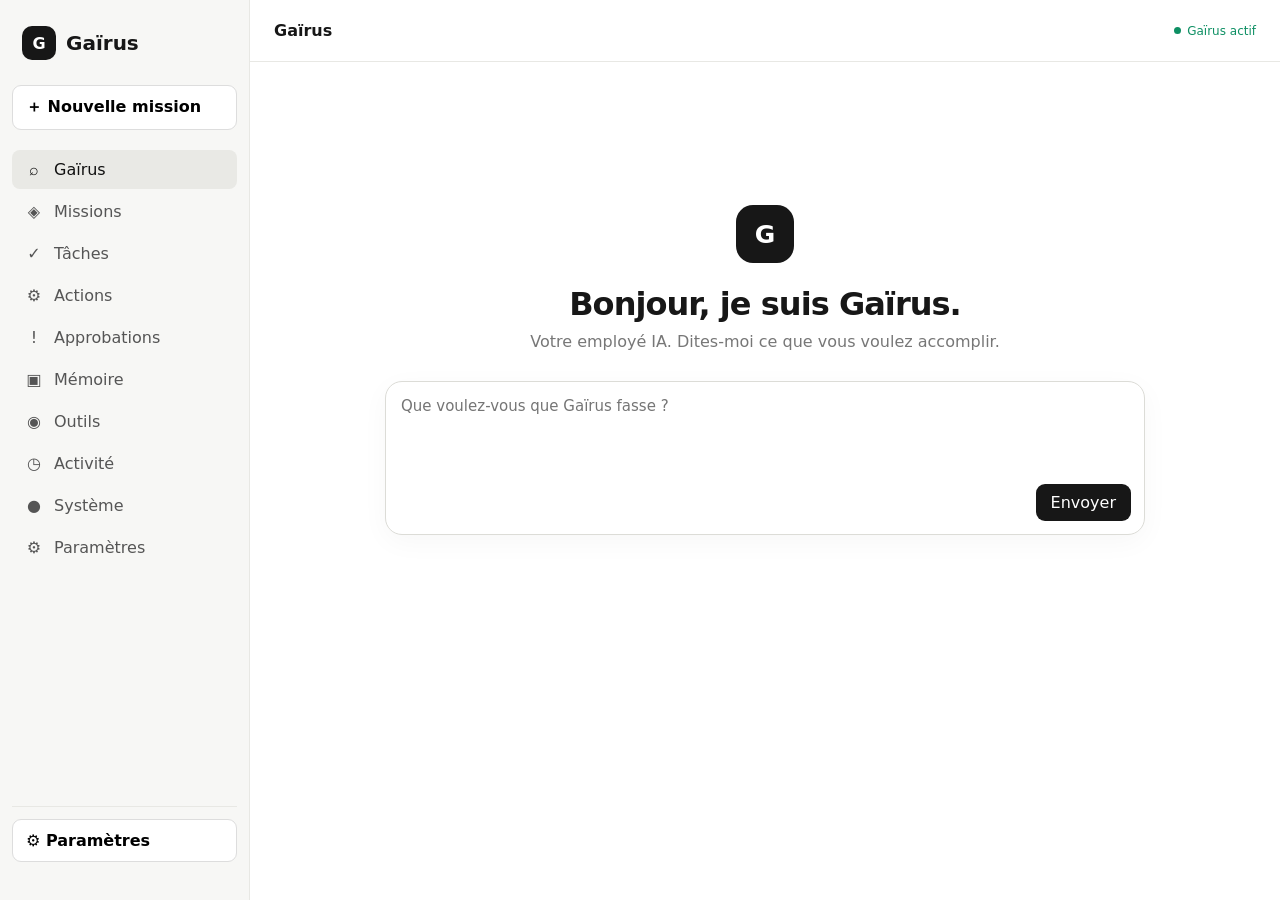
==== commit d695b9dc: "Gaïrus application et interface agent" ====
--- a/templates/index.html
+++ b/templates/index.html
@@ -3,16 +3,13 @@
 <head>
 <meta charset="utf-8">
 <meta name="viewport" content="width=device-width,initial-scale=1,viewport-fit=cover">
-<meta name="theme-color" content="#071016">
-<meta name="description" content="Gaïrus, agent IA autonome">
+<meta name="theme-color" content="#ffffff">
+<title>Gaïrus</title>
 <link rel="manifest" href="/manifest.json">
-<link rel="icon" href="/icon-192.png">
-<title>Gaïrus</title>
 <link rel="stylesheet" href="/static/css/gairus.css">
 </head>
 <body>
 <div id="app"></div>
-<div id="toastRoot"></div>
 <script src="/static/js/gairus.js"></script>
 </body>
 </html>
--- a/static/css/gairus.css
+++ b/static/css/gairus.css
@@ -1,176 +1,76 @@
-:root{
---bg:#060b10;
---panel:#0b1219;
---panel2:#0e1821;
---panel3:#111e28;
---line:#1d2b36;
---line2:#263946;
---text:#edf5f3;
---muted:#83949f;
---accent:#72e3b5;
---accent2:#6ea8ff;
---danger:#ff7180;
---warn:#ffc66d;
---shadow:0 20px 60px rgba(0,0,0,.35);
---radius:18px;
+:root{--bg:#fff;--side:#f7f7f5;--line:#e8e8e4;--text:#171717;--muted:#777;--soft:#f1f1ed;--green:#0d8f63;--blue:#3977e8}
+*{box-sizing:border-box}
+html,body{margin:0;height:100%;font-family:Inter,ui-sans-serif,system-ui,-apple-system,BlinkMacSystemFont,"Segoe UI",sans-serif;color:var(--text);background:var(--bg)}
+button,input,textarea{font:inherit}
+button{cursor:pointer}
+.app{height:100vh;display:flex;overflow:hidden}
+.side{width:250px;background:var(--side);border-right:1px solid var(--line);padding:18px 12px;display:flex;flex-direction:column;flex:none}
+.brand{display:flex;align-items:center;gap:10px;padding:8px 10px 25px;font-weight:750;font-size:20px}
+.brandMark{width:34px;height:34px;border-radius:10px;background:#171717;color:white;display:grid;place-items:center;font-size:16px}
+.new{width:100%;border:1px solid #ddd;background:white;border-radius:9px;padding:11px 13px;text-align:left;font-weight:650;margin-bottom:20px}
+.nav{display:grid;gap:3px}
+.nav button{border:0;background:transparent;text-align:left;border-radius:8px;padding:10px 12px;color:#555;display:flex;gap:10px;align-items:center}
+.nav button:hover,.nav button.active{background:#e9e9e5;color:#111}
+.nav .ico{width:20px;text-align:center}
+.sideBottom{margin-top:auto;border-top:1px solid var(--line);padding-top:12px}
+.main{flex:1;min-width:0;display:flex;flex-direction:column}
+.top{height:62px;border-bottom:1px solid var(--line);display:flex;align-items:center;padding:0 24px;gap:14px;flex:none}
+.topTitle{font-weight:650;flex:1}
+.online{font-size:12px;color:var(--green);display:flex;align-items:center;gap:6px}
+.online i{width:7px;height:7px;border-radius:50%;background:var(--green)}
+.menu{display:none;border:0;background:transparent;font-size:22px}
+.page{flex:1;overflow:auto}
+.center{max-width:920px;margin:auto;padding:42px 25px}
+.welcome{text-align:center;padding-top:12vh}
+.logo{width:58px;height:58px;border-radius:17px;background:#171717;color:white;display:grid;place-items:center;margin:0 auto 22px;font-size:25px;font-weight:800}
+h1{font-size:32px;margin:0 0 9px;letter-spacing:-.03em}
+.subtitle{color:#777;margin-bottom:30px}
+.composer{max-width:760px;margin:auto;border:1px solid #dcdcd7;border-radius:17px;padding:13px;background:white;box-shadow:0 7px 28px #00000009}
+.composer textarea{border:0;outline:0;width:100%;min-height:85px;resize:none;font-size:15px}
+.composeBottom{display:flex;justify-content:flex-end}
+.send{border:0;background:#171717;color:white;border-radius:9px;padding:9px 15px}
+.messages{max-width:820px;margin:auto;padding:35px 22px 130px}
+.msg{display:flex;gap:13px;margin:22px 0}
+.msg.user{justify-content:flex-end}
+.msg.user .bubble{background:#f1f1ed}
+.msg .bubble{max-width:78%;padding:13px 16px;border-radius:14px;line-height:1.6;white-space:pre-wrap}
+.msg .who{width:30px;height:30px;border-radius:9px;background:#171717;color:white;display:grid;place-items:center;font-size:11px;flex:none}
+.chatbar{position:sticky;bottom:0;background:linear-gradient(transparent,#fff 22%);padding:25px 20px 22px}
+.section{padding:28px;max-width:1200px;margin:auto}
+.sectionHead{display:flex;align-items:center;gap:15px;margin-bottom:24px}
+.sectionHead h2{margin:0;font-size:24px;letter-spacing:-.02em}
+.sectionHead span{color:#888;font-size:13px}
+.grid{display:grid;grid-template-columns:repeat(3,minmax(0,1fr));gap:14px}
+.card{border:1px solid var(--line);border-radius:14px;padding:17px;background:white}
+.card h3{margin:0 0 7px;font-size:15px}
+.card p{color:#777;font-size:13px;margin:0;line-height:1.5}
+.kpi{font-size:27px;font-weight:750;margin-bottom:5px}
+.list{display:grid;gap:9px}
+.item{border:1px solid var(--line);border-radius:11px;padding:14px;background:white}
+.itemTop{display:flex;justify-content:space-between;gap:10px}
+.itemTitle{font-weight:650}
+.meta{color:#888;font-size:11px;margin-top:5px}
+.badge{font-size:10px;border-radius:20px;padding:4px 8px;background:#eee}
+.badge.ok{background:#e3f5ed;color:#08744f}
+.badge.wait{background:#fff2d9;color:#95620b}
+.actions{display:flex;gap:7px;margin-top:11px;flex-wrap:wrap}
+.btn{border:1px solid #ddd;background:white;border-radius:8px;padding:7px 10px;font-size:12px}
+.btn.dark{background:#171717;color:white;border-color:#171717}
+.btn.red{color:#b33;border-color:#e7caca}
+.form{display:grid;gap:11px;max-width:700px}
+.form input,.form textarea{border:1px solid #ddd;border-radius:10px;padding:11px;outline:none}
+.form textarea{min-height:120px;resize:vertical}
+.empty{padding:55px;text-align:center;color:#888;border:1px dashed #ddd;border-radius:13px}
+.mobileSide{display:none}
+@media(max-width:800px){
+.side{position:fixed;left:0;top:0;bottom:0;z-index:20;transform:translateX(-100%);transition:.2s}
+.side.open{transform:none}
+.menu{display:block}
+.grid{grid-template-columns:1fr}
+.center{padding:25px 15px}
+.welcome{padding-top:9vh}
+h1{font-size:27px}
+.top{padding:0 15px}
+.section{padding:22px 15px}
+.msg .bubble{max-width:85%}
 }
-*{box-sizing:border-box}
-html,body{margin:0;padding:0;background:var(--bg);color:var(--text);font-family:Inter,system-ui,-apple-system,BlinkMacSystemFont,"Segoe UI",sans-serif;min-height:100%}
-button,input,textarea,select{font:inherit}
-button{cursor:pointer}
-body{overflow-x:hidden}
-#app{min-height:100vh}
-.shell{min-height:100vh;display:flex}
-.sidebar{width:270px;flex:none;background:#071016;border-right:1px solid var(--line);display:flex;flex-direction:column;padding:20px 14px;position:fixed;left:0;top:0;bottom:0;z-index:50;transition:.25s}
-.brand{display:flex;align-items:center;gap:12px;padding:4px 8px 22px}
-.avatar{width:48px;height:48px;border-radius:15px;overflow:hidden;background:linear-gradient(145deg,#18352d,#10202c);border:1px solid #2c4b42;box-shadow:0 0 25px rgba(114,227,181,.12);flex:none}
-.avatar img{width:100%;height:100%;object-fit:cover}
-.brand h1{margin:0;font-size:20px;letter-spacing:.04em}
-.brand small{display:block;color:var(--muted);margin-top:2px}
-.closeMobile{display:none;margin-left:auto}
-.engine{border:1px solid var(--line);background:linear-gradient(145deg,#0d1a20,#0b131a);border-radius:16px;padding:13px;margin:0 2px 18px;display:flex;align-items:center;gap:10px}
-.dot{width:9px;height:9px;border-radius:50%;background:var(--accent);box-shadow:0 0 15px var(--accent)}
-.engineText{flex:1}
-.engineText strong{display:block;font-size:13px}
-.engineText span{font-size:11px;color:var(--muted)}
-.engineState{font-size:11px;color:var(--accent)}
-.nav{display:grid;gap:5px}
-.nav button{border:0;background:transparent;color:#aebdc5;border-radius:12px;padding:12px 13px;display:flex;align-items:center;gap:12px;text-align:left;transition:.18s}
-.nav button:hover{background:#0e1921;color:white}
-.nav button.active{background:#13241f;color:#effff8;box-shadow:inset 3px 0 var(--accent)}
-.navIcon{width:22px;text-align:center;font-size:17px}
-.badge{margin-left:auto;background:#203b32;color:var(--accent);font-size:10px;padding:3px 7px;border-radius:99px}
-.sideBottom{margin-top:auto;padding-top:20px}
-.sideButton{width:100%;border:1px solid var(--line);background:transparent;color:var(--muted);padding:11px;border-radius:12px;margin-top:8px}
-.main{margin-left:270px;width:calc(100% - 270px);min-width:0}
-.topbar{height:78px;border-bottom:1px solid var(--line);background:rgba(6,11,16,.88);backdrop-filter:blur(18px);display:flex;align-items:center;gap:16px;padding:0 28px;position:sticky;top:0;z-index:30}
-.mobileMenu{display:none;border:1px solid var(--line);background:var(--panel);color:white;border-radius:10px;width:40px;height:40px}
-.heading{flex:1}
-.crumb{font-size:10px;text-transform:uppercase;letter-spacing:.14em;color:#657783}
-.heading h2{margin:4px 0 0;font-size:22px}
-.topActions{display:flex;gap:8px}
-.btn{border:1px solid var(--line2);background:var(--panel2);color:var(--text);padding:10px 14px;border-radius:11px;transition:.18s}
-.btn:hover{border-color:#3c5361;transform:translateY(-1px)}
-.btn.primary{background:linear-gradient(135deg,#72e3b5,#62c9ff);color:#06110f;border:0;font-weight:800}
-.btn.danger{color:#ff9aa4;border-color:#5c2830}
-.btn.warn{color:#ffd78e;border-color:#5b4827}
-.btn.small{padding:7px 10px;font-size:12px}
-.content{max-width:1500px;margin:auto;padding:25px 28px 60px}
-.grid{display:grid;grid-template-columns:repeat(2,minmax(0,1fr));gap:18px}
-.full{grid-column:1/-1}
-.card{background:linear-gradient(145deg,rgba(13,22,30,.96),rgba(9,16,22,.96));border:1px solid var(--line);border-radius:var(--radius);box-shadow:var(--shadow);overflow:hidden}
-.cardHead{padding:19px 20px;border-bottom:1px solid var(--line);display:flex;align-items:center;justify-content:space-between;gap:15px}
-.cardHead h3{margin:0;font-size:15px}
-.cardHead p{margin:5px 0 0;color:var(--muted);font-size:12px}
-.cardBody{padding:20px}
-.hero{min-height:290px;padding:28px;position:relative;overflow:hidden;background:radial-gradient(circle at 80% 45%,rgba(114,227,181,.12),transparent 30%),linear-gradient(135deg,#10251f,#0a151d 65%);border:1px solid #24483c;border-radius:22px}
-.heroText{position:relative;z-index:2;max-width:680px}
-.eyebrow{font-size:10px;letter-spacing:.15em;text-transform:uppercase;color:var(--accent)}
-.hero h1{font-size:42px;line-height:1.05;margin:14px 0}
-.hero h1 span{color:var(--accent)}
-.hero p{color:#9db0b9;max-width:600px;line-height:1.7}
-.heroActions{display:flex;gap:9px;flex-wrap:wrap;margin-top:22px}
-.heroAvatar{position:absolute;right:45px;top:35px;width:240px;height:240px;border-radius:50%;overflow:hidden;border:1px solid #315c50;box-shadow:0 0 80px rgba(114,227,181,.13)}
-.heroAvatar img{width:100%;height:100%;object-fit:cover}
-.stats{display:grid;grid-template-columns:repeat(5,1fr);gap:12px}
-.stat{background:var(--panel);border:1px solid var(--line);border-radius:16px;padding:17px}
-.stat b{display:block;font-size:25px}
-.stat span{display:block;color:var(--muted);font-size:11px;margin-top:5px}
-.statIcon{float:right;font-size:18px;color:var(--accent)}
-.status{display:inline-flex;align-items:center;gap:6px;border-radius:99px;padding:5px 9px;font-size:10px;font-weight:700;text-transform:uppercase}
-.status.completed,.status.success{color:#9ff0c9;background:#17382d}
-.status.running{color:#9ec9ff;background:#172e4a}
-.status.pending{color:#d0dbe0;background:#202c33}
-.status.waiting_approval,.status.warning{color:#ffd68c;background:#3a301e}
-.status.failed,.status.rejected{color:#ff9da7;background:#402229}
-.status.paused{color:#bdc8ce;background:#20272d}
-.status.unknown{color:#aab7bd;background:#20272d}
-.row{display:flex;align-items:center;justify-content:space-between;gap:12px}
-.list{display:grid;gap:9px}
-.item{border:1px solid var(--line);background:#0b141b;border-radius:14px;padding:14px}
-.item:hover{border-color:#314451}
-.itemTitle{font-weight:700}
-.itemMeta{color:var(--muted);font-size:11px;margin-top:5px;line-height:1.5}
-.itemActions{display:flex;gap:7px;flex-wrap:wrap;margin-top:12px}
-.progress{height:6px;background:#18242c;border-radius:99px;overflow:hidden;margin-top:11px}
-.progress span{display:block;height:100%;background:linear-gradient(90deg,var(--accent),var(--accent2));border-radius:inherit}
-.muted{color:var(--muted)}
-.empty{text-align:center;padding:35px;color:var(--muted)}
-.form{display:grid;gap:12px}
-.field{display:grid;gap:6px}
-.field label{font-size:11px;color:var(--muted)}
-.field input,.field textarea,.field select{width:100%;background:#071016;color:var(--text);border:1px solid var(--line2);border-radius:11px;padding:11px 12px;outline:none}
-.field input:focus,.field textarea:focus,.field select:focus{border-color:#4d8873}
-.field textarea{min-height:100px;resize:vertical}
-.two{display:grid;grid-template-columns:1fr 1fr;gap:10px}
-.chat{display:flex;flex-direction:column;height:calc(100vh - 145px);min-height:520px}
-.messages{flex:1;overflow:auto;padding:20px;display:grid;align-content:start;gap:15px}
-.message{display:flex;gap:10px;max-width:88%}
-.message.user{margin-left:auto;flex-direction:row-reverse}
-.messageAvatar{width:34px;height:34px;border-radius:11px;overflow:hidden;background:#16252d;display:grid;place-items:center;flex:none}
-.messageAvatar img{width:100%;height:100%;object-fit:cover}
-.messageBubble{background:#0f1a22;border:1px solid var(--line);padding:12px 14px;border-radius:14px;line-height:1.6;white-space:pre-wrap}
-.user .messageBubble{background:#17352d;border-color:#285b4b}
-.messageMeta{font-size:10px;color:var(--muted);margin-top:5px}
-.chatInput{border-top:1px solid var(--line);padding:14px;display:flex;gap:9px}
-.chatInput textarea{flex:1;resize:none;height:52px;background:#071016;color:white;border:1px solid var(--line2);border-radius:12px;padding:12px}
-.toolGrid{display:grid;grid-template-columns:repeat(3,1fr);gap:12px}
-.tool{border:1px solid var(--line);background:#0b141b;border-radius:15px;padding:16px}
-.toolIcon{font-size:20px;margin-bottom:12px}
-.tool h4{margin:0 0 6px}
-.tool p{color:var(--muted);font-size:12px;line-height:1.5}
-.timeline{display:grid;gap:0}
-.event{display:grid;grid-template-columns:15px 1fr;gap:12px;padding:13px 0;border-bottom:1px solid var(--line)}
-.event:last-child{border-bottom:0}
-.eventDot{width:8px;height:8px;background:var(--accent);border-radius:50%;margin-top:5px}
-.eventTitle{font-size:13px;font-weight:700}
-.eventMeta{font-size:10px;color:var(--muted);margin-top:4px}
-.approval{border:1px solid #4d4027;background:#17140d;border-radius:14px;padding:15px}
-.kv{display:grid;grid-template-columns:150px 1fr;gap:7px;font-size:12px}
-.kv span:first-child{color:var(--muted)}
-.healthGrid{display:grid;grid-template-columns:repeat(2,1fr);gap:10px}
-.health{border:1px solid var(--line);padding:15px;border-radius:14px}
-.health b{display:block}
-.health span{font-size:11px;color:var(--muted)}
-.notice{padding:12px 14px;border:1px solid #294337;background:#10221c;border-radius:12px;color:#a9e6c8;font-size:12px}
-.toastRoot{position:fixed;right:18px;bottom:18px;z-index:200;display:grid;gap:9px;max-width:min(390px,calc(100vw - 36px))}
-.toast{padding:13px 15px;background:#101b23;border:1px solid var(--line2);border-radius:13px;box-shadow:var(--shadow);font-size:12px;animation:toastIn .2s ease}
-.toast.good{border-color:#315f4c}
-.toast.bad{border-color:#64323a}
-@keyframes toastIn{from{opacity:0;transform:translateY(10px)}to{opacity:1;transform:none}}
-.overlay{display:none}
-@media(max-width:1050px){
-.sidebar{width:230px}
-.main{margin-left:230px;width:calc(100% - 230px)}
-.stats{grid-template-columns:repeat(3,1fr)}
-.toolGrid{grid-template-columns:repeat(2,1fr)}
-.heroAvatar{opacity:.35;right:-20px}
-}
-@media(max-width:780px){
-.sidebar{transform:translateX(-105%);width:280px}
-.sidebar.open{transform:none}
-.main{margin-left:0;width:100%}
-.mobileMenu{display:block}
-.closeMobile{display:block;border:0;background:transparent;color:white;font-size:22px}
-.topbar{padding:0 14px}
-.topActions .btn:first-child{display:none}
-.content{padding:16px 14px 40px}
-.grid{grid-template-columns:1fr}
-.stats{grid-template-columns:repeat(2,1fr)}
-.hero{min-height:360px;padding:21px}
-.hero h1{font-size:31px}
-.heroAvatar{width:170px;height:170px;right:-20px;bottom:-15px;top:auto}
-.toolGrid{grid-template-columns:1fr}
-.two,.healthGrid{grid-template-columns:1fr}
-.chat{height:calc(100vh - 125px);min-height:500px}
-.message{max-width:94%}
-}
-@media(max-width:430px){
-.stats{grid-template-columns:1fr 1fr}
-.stat{padding:13px}
-.stat b{font-size:21px}
-.heading h2{font-size:17px}
-.topActions .btn.primary{font-size:11px;padding:8px}
-.heroActions{display:grid}
-.heroActions .btn{width:100%}
-}
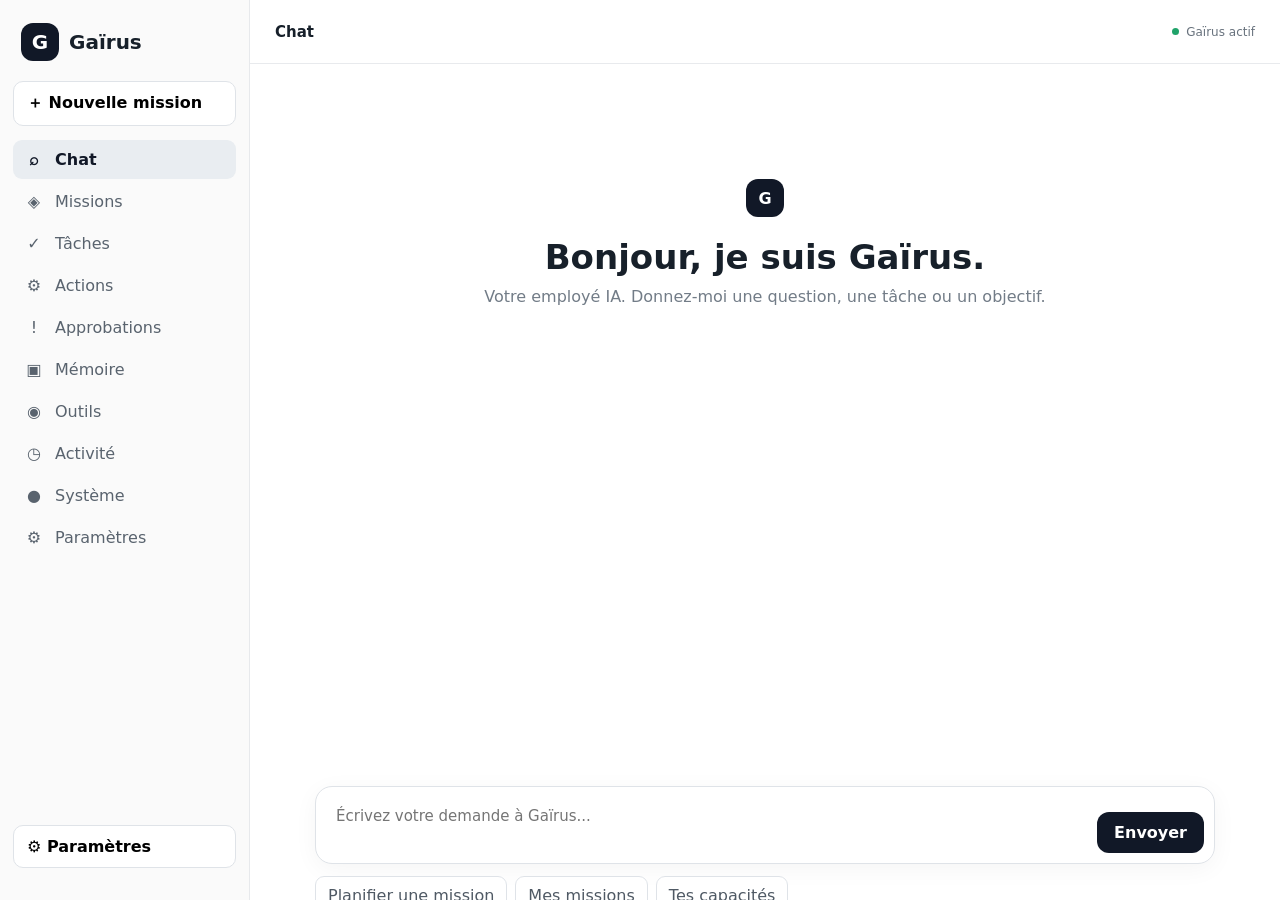
==== commit 1569c8bf: "Réparer interface et chat Gaïrus" ====
--- a/templates/index.html
+++ b/templates/index.html
@@ -4,12 +4,19 @@
 <meta charset="utf-8">
 <meta name="viewport" content="width=device-width,initial-scale=1,viewport-fit=cover">
 <meta name="theme-color" content="#ffffff">
+<meta name="description" content="Gaïrus, employé IA autonome">
 <title>Gaïrus</title>
 <link rel="manifest" href="/manifest.json">
 <link rel="stylesheet" href="/static/css/gairus.css">
 </head>
 <body>
-<div id="app"></div>
+<div id="app">
+  <div class="boot">
+    <div class="logo">G</div>
+    <h1>Gaïrus</h1>
+    <p>Chargement de votre espace de travail...</p>
+  </div>
+</div>
 <script src="/static/js/gairus.js"></script>
 </body>
 </html>
--- a/static/css/gairus.css
+++ b/static/css/gairus.css
@@ -1,76 +1,80 @@
-:root{--bg:#fff;--side:#f7f7f5;--line:#e8e8e4;--text:#171717;--muted:#777;--soft:#f1f1ed;--green:#0d8f63;--blue:#3977e8}
 *{box-sizing:border-box}
-html,body{margin:0;height:100%;font-family:Inter,ui-sans-serif,system-ui,-apple-system,BlinkMacSystemFont,"Segoe UI",sans-serif;color:var(--text);background:var(--bg)}
-button,input,textarea{font:inherit}
+:root{font-family:Inter,system-ui,-apple-system,BlinkMacSystemFont,"Segoe UI",sans-serif;color:#17202a;background:#fff}
+body{margin:0;background:#fff}
+button,input,textarea,select{font:inherit}
 button{cursor:pointer}
-.app{height:100vh;display:flex;overflow:hidden}
-.side{width:250px;background:var(--side);border-right:1px solid var(--line);padding:18px 12px;display:flex;flex-direction:column;flex:none}
-.brand{display:flex;align-items:center;gap:10px;padding:8px 10px 25px;font-weight:750;font-size:20px}
-.brandMark{width:34px;height:34px;border-radius:10px;background:#171717;color:white;display:grid;place-items:center;font-size:16px}
-.new{width:100%;border:1px solid #ddd;background:white;border-radius:9px;padding:11px 13px;text-align:left;font-weight:650;margin-bottom:20px}
+.app{display:flex;height:100vh;min-height:600px;overflow:hidden;background:#fff}
+.side{width:250px;flex:none;border-right:1px solid #e7e9ec;background:#fafafa;display:flex;flex-direction:column;padding:18px 13px}
+.brand{display:flex;align-items:center;gap:10px;padding:5px 8px 20px;font-weight:800;font-size:20px}
+.brandMark,.logo{width:38px;height:38px;border-radius:12px;background:#111827;color:#fff;display:grid;place-items:center;font-weight:800}
+.new{width:100%;border:1px solid #dfe3e8;background:#fff;border-radius:10px;padding:11px 13px;text-align:left;font-weight:650;margin-bottom:14px}
+.new:hover{background:#f0f2f4}
 .nav{display:grid;gap:3px}
-.nav button{border:0;background:transparent;text-align:left;border-radius:8px;padding:10px 12px;color:#555;display:flex;gap:10px;align-items:center}
-.nav button:hover,.nav button.active{background:#e9e9e5;color:#111}
-.nav .ico{width:20px;text-align:center}
-.sideBottom{margin-top:auto;border-top:1px solid var(--line);padding-top:12px}
+.nav button{border:0;background:transparent;color:#59636e;padding:10px 11px;border-radius:9px;text-align:left;display:flex;gap:11px;align-items:center}
+.nav button:hover{background:#eceef1;color:#111827}
+.nav button.active{background:#e9edf1;color:#111827;font-weight:700}
+.ico{width:20px;text-align:center}
+.sideBottom{margin-top:auto}
 .main{flex:1;min-width:0;display:flex;flex-direction:column}
-.top{height:62px;border-bottom:1px solid var(--line);display:flex;align-items:center;padding:0 24px;gap:14px;flex:none}
-.topTitle{font-weight:650;flex:1}
-.online{font-size:12px;color:var(--green);display:flex;align-items:center;gap:6px}
-.online i{width:7px;height:7px;border-radius:50%;background:var(--green)}
+.top{height:64px;border-bottom:1px solid #e8eaed;display:flex;align-items:center;padding:0 25px;gap:15px;background:#fff}
+.topTitle{font-size:15px;font-weight:700;flex:1}
+.online{font-size:12px;color:#68727d;display:flex;gap:7px;align-items:center}
+.online i{width:7px;height:7px;border-radius:50%;background:#20a36a}
 .menu{display:none;border:0;background:transparent;font-size:22px}
-.page{flex:1;overflow:auto}
-.center{max-width:920px;margin:auto;padding:42px 25px}
-.welcome{text-align:center;padding-top:12vh}
-.logo{width:58px;height:58px;border-radius:17px;background:#171717;color:white;display:grid;place-items:center;margin:0 auto 22px;font-size:25px;font-weight:800}
-h1{font-size:32px;margin:0 0 9px;letter-spacing:-.03em}
-.subtitle{color:#777;margin-bottom:30px}
-.composer{max-width:760px;margin:auto;border:1px solid #dcdcd7;border-radius:17px;padding:13px;background:white;box-shadow:0 7px 28px #00000009}
-.composer textarea{border:0;outline:0;width:100%;min-height:85px;resize:none;font-size:15px}
-.composeBottom{display:flex;justify-content:flex-end}
-.send{border:0;background:#171717;color:white;border-radius:9px;padding:9px 15px}
-.messages{max-width:820px;margin:auto;padding:35px 22px 130px}
-.msg{display:flex;gap:13px;margin:22px 0}
+.page{flex:1;overflow:auto;padding:35px}
+.section{max-width:1050px;margin:auto}
+.sectionHead{display:flex;align-items:end;justify-content:space-between;margin-bottom:24px}
+.sectionHead h2{font-size:27px;margin:0}
+.sectionHead span{color:#7b848e;font-size:13px}
+.chat{height:calc(100vh - 64px);display:flex;flex-direction:column;max-width:900px;margin:auto;width:100%}
+.messages{flex:1;overflow:auto;padding:35px 10px 25px}
+.welcome{text-align:center;margin:auto;max-width:700px;padding:45px 20px}
+.welcome .logo{margin:0 auto 20px}
+.welcome h1{font-size:34px;margin:0 0 10px}
+.subtitle{color:#727c87;margin-bottom:30px}
+.msg{display:flex;gap:12px;margin:0 0 24px;align-items:flex-start}
 .msg.user{justify-content:flex-end}
-.msg.user .bubble{background:#f1f1ed}
-.msg .bubble{max-width:78%;padding:13px 16px;border-radius:14px;line-height:1.6;white-space:pre-wrap}
-.msg .who{width:30px;height:30px;border-radius:9px;background:#171717;color:white;display:grid;place-items:center;font-size:11px;flex:none}
-.chatbar{position:sticky;bottom:0;background:linear-gradient(transparent,#fff 22%);padding:25px 20px 22px}
-.section{padding:28px;max-width:1200px;margin:auto}
-.sectionHead{display:flex;align-items:center;gap:15px;margin-bottom:24px}
-.sectionHead h2{margin:0;font-size:24px;letter-spacing:-.02em}
-.sectionHead span{color:#888;font-size:13px}
-.grid{display:grid;grid-template-columns:repeat(3,minmax(0,1fr));gap:14px}
-.card{border:1px solid var(--line);border-radius:14px;padding:17px;background:white}
-.card h3{margin:0 0 7px;font-size:15px}
-.card p{color:#777;font-size:13px;margin:0;line-height:1.5}
-.kpi{font-size:27px;font-weight:750;margin-bottom:5px}
-.list{display:grid;gap:9px}
-.item{border:1px solid var(--line);border-radius:11px;padding:14px;background:white}
-.itemTop{display:flex;justify-content:space-between;gap:10px}
-.itemTitle{font-weight:650}
-.meta{color:#888;font-size:11px;margin-top:5px}
-.badge{font-size:10px;border-radius:20px;padding:4px 8px;background:#eee}
-.badge.ok{background:#e3f5ed;color:#08744f}
-.badge.wait{background:#fff2d9;color:#95620b}
-.actions{display:flex;gap:7px;margin-top:11px;flex-wrap:wrap}
-.btn{border:1px solid #ddd;background:white;border-radius:8px;padding:7px 10px;font-size:12px}
-.btn.dark{background:#171717;color:white;border-color:#171717}
-.btn.red{color:#b33;border-color:#e7caca}
-.form{display:grid;gap:11px;max-width:700px}
-.form input,.form textarea{border:1px solid #ddd;border-radius:10px;padding:11px;outline:none}
-.form textarea{min-height:120px;resize:vertical}
-.empty{padding:55px;text-align:center;color:#888;border:1px dashed #ddd;border-radius:13px}
-.mobileSide{display:none}
-@media(max-width:800px){
-.side{position:fixed;left:0;top:0;bottom:0;z-index:20;transform:translateX(-100%);transition:.2s}
-.side.open{transform:none}
-.menu{display:block}
-.grid{grid-template-columns:1fr}
-.center{padding:25px 15px}
-.welcome{padding-top:9vh}
-h1{font-size:27px}
-.top{padding:0 15px}
-.section{padding:22px 15px}
-.msg .bubble{max-width:85%}
+.avatar{width:32px;height:32px;border-radius:10px;background:#111827;color:#fff;display:grid;place-items:center;font-size:13px;font-weight:700;flex:none}
+.bubble{max-width:75%;padding:13px 16px;border-radius:15px;background:#f1f3f5;line-height:1.55;white-space:pre-wrap}
+.user .bubble{background:#111827;color:#fff}
+.composer{border:1px solid #dfe3e8;border-radius:17px;background:#fff;box-shadow:0 5px 25px #0000000b;padding:10px;display:flex;align-items:end;gap:8px}
+.composer textarea{border:0;outline:0;resize:none;width:100%;min-height:48px;max-height:180px;padding:10px;font-size:15px}
+.send{border:0;background:#111827;color:#fff;border-radius:12px;padding:11px 17px;font-weight:700}
+.send:disabled{opacity:.5}
+.hints{display:flex;gap:8px;flex-wrap:wrap;padding:12px 0 20px}
+.hint,.btn{border:1px solid #dfe3e8;background:#fff;border-radius:9px;padding:9px 12px;color:#4f5964}
+.hint:hover,.btn:hover{background:#f3f4f6}
+.btn.dark{background:#111827;color:#fff;border-color:#111827}
+.btn.red{color:#b42318;border-color:#f0c4c0}
+.actions{display:flex;gap:8px;margin-top:15px;flex-wrap:wrap}
+.list{display:grid;gap:10px}
+.item{border:1px solid #e5e7ea;border-radius:13px;padding:17px;background:#fff}
+.itemTop{display:flex;justify-content:space-between;gap:15px;align-items:flex-start}
+.itemTitle{font-weight:700}
+.meta{font-size:12px;color:#7b848e;margin-top:6px}
+.badge{font-size:11px;padding:5px 8px;border-radius:999px;background:#eef0f2;color:#59636e;white-space:nowrap}
+.badge.ok{background:#e7f7ef;color:#18794e}
+.badge.wait{background:#fff4db;color:#916400}
+.empty{border:1px dashed #d9dde1;border-radius:14px;padding:40px;text-align:center;color:#7c858f}
+.grid{display:grid;grid-template-columns:repeat(3,1fr);gap:14px}
+.card{border:1px solid #e5e7ea;border-radius:14px;padding:18px;background:#fff}
+.card h3{margin:8px 0}
+.card p{color:#727c87;line-height:1.5;font-size:13px}
+.form{display:flex;gap:10px;margin-bottom:20px}
+.form textarea{flex:1;border:1px solid #dfe3e8;border-radius:12px;padding:13px;resize:vertical;min-height:90px;outline:0}
+.boot{text-align:center;padding:100px 20px}
+.boot p{color:#7b848e}
+.missionForm{border:1px solid #e5e7ea;border-radius:14px;padding:18px;margin-bottom:20px}
+.missionForm input,.missionForm textarea{width:100%;border:1px solid #dfe3e8;border-radius:10px;padding:11px;margin:6px 0 12px;outline:0}
+.missionForm textarea{min-height:90px;resize:vertical}
+@media(max-width:760px){
+ .side{position:fixed;left:-270px;top:0;bottom:0;z-index:50;transition:left .2s}
+ .side.open{left:0}
+ .menu{display:block}
+ .page{padding:20px 15px}
+ .top{padding:0 15px}
+ .grid{grid-template-columns:1fr}
+ .online{display:none}
+ .bubble{max-width:88%}
+ .welcome h1{font-size:27px}
 }
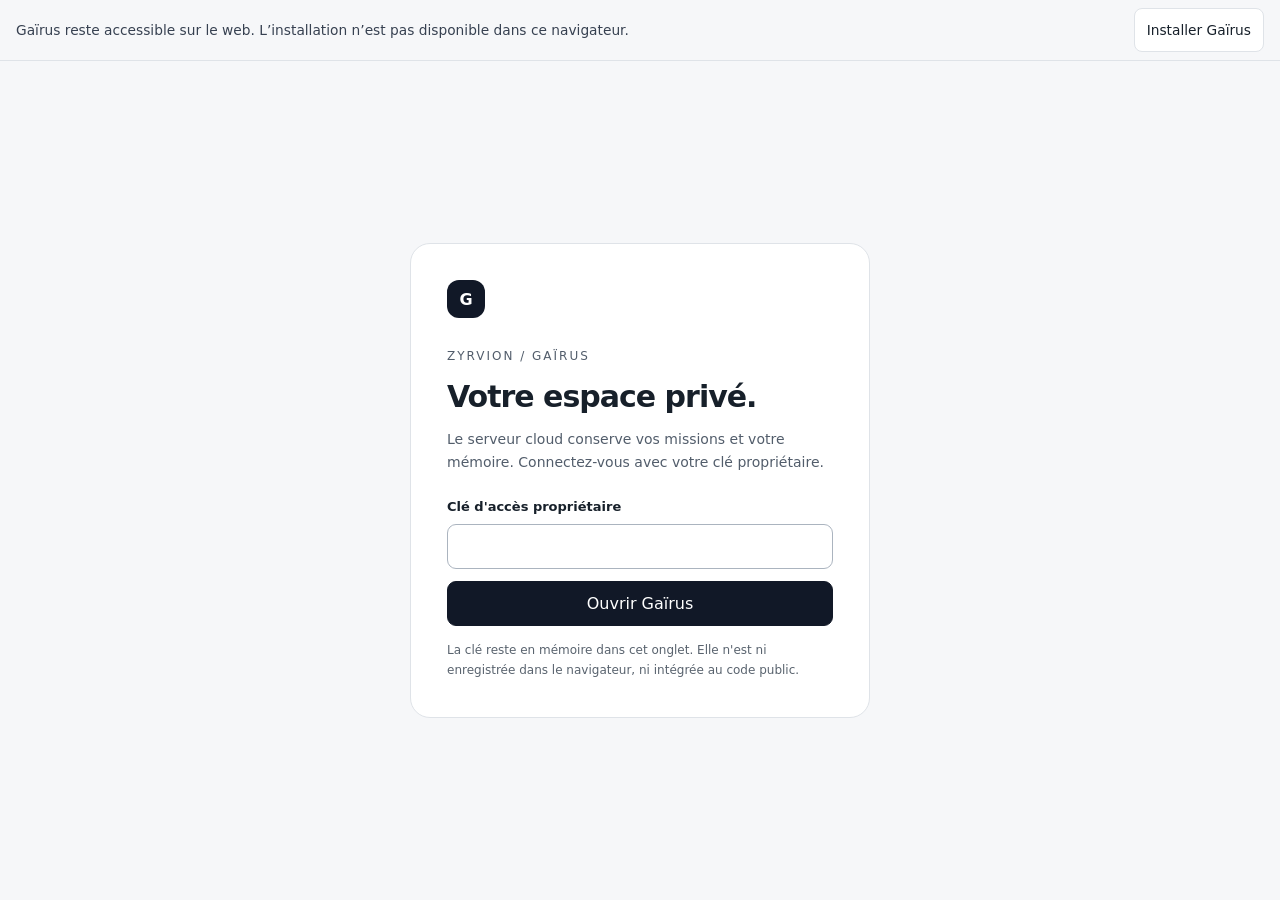
==== commit 298cbae8: "Prepare stable installable Gairus app and preserve drafts on refresh" ====
--- a/templates/index.html
+++ b/templates/index.html
@@ -7,9 +7,22 @@
 <meta name="description" content="Gaïrus, employé IA autonome">
 <title>Gaïrus</title>
 <link rel="manifest" href="/manifest.json">
-<link rel="stylesheet" href="/static/css/gairus.css">
+<link rel="icon" href="/icon-192.png" type="image/png">
+<link rel="apple-touch-icon" href="/icon-180.png">
+<meta name="apple-mobile-web-app-title" content="Gaïrus">
+<meta name="apple-mobile-web-app-capable" content="yes">
+<link rel="stylesheet" href="/static/css/gairus.css?v=4">
+<link rel="stylesheet" href="/static/css/pwa.css?v=1">
 </head>
 <body>
+<aside id="pwaPanel" aria-label="Installation et mises à jour">
+  <div class="pwaRow">
+    <span id="pwaStatus" role="status">Gaïrus · Web et écran d’accueil, à la même adresse</span>
+    <button id="pwaInstall" type="button" aria-controls="pwaHelp" aria-expanded="false">Installer Gaïrus</button>
+    <button id="pwaUpdate" type="button" hidden>Actualiser Gaïrus</button>
+  </div>
+  <p id="pwaHelp" hidden>Sur Android, ouvrez le menu du navigateur puis « Installer l’application » ou « Ajouter à l’écran d’accueil ». Sur iPhone, ouvrez Gaïrus dans Safari, puis Partager et « Sur l’écran d’accueil ». Le même raccourci reçoit les mises à jour, sans changer de lien.</p>
+</aside>
 <div id="app">
   <div class="boot">
     <div class="logo">G</div>
@@ -17,6 +30,7 @@
     <p>Chargement de votre espace de travail...</p>
   </div>
 </div>
-<script src="/static/js/gairus.js"></script>
+<script src="/static/js/gairus.js?v=5"></script>
+<script src="/static/js/pwa.js?v=1"></script>
 </body>
 </html>
--- a/static/css/gairus.css
+++ b/static/css/gairus.css
@@ -67,6 +67,22 @@
 .missionForm{border:1px solid #e5e7ea;border-radius:14px;padding:18px;margin-bottom:20px}
 .missionForm input,.missionForm textarea{width:100%;border:1px solid #dfe3e8;border-radius:10px;padding:11px;margin:6px 0 12px;outline:0}
 .missionForm textarea{min-height:90px;resize:vertical}
+.authPage{min-height:100dvh;display:grid;place-items:center;background:#f6f7f9;padding:28px}
+.authCard{max-width:460px;width:100%;border:1px solid #dfe3e8;background:white;border-radius:20px;padding:36px}
+.authCard h1{font-size:30px;letter-spacing:-1px;margin:12px 0}
+.authCard p{font-size:14px;line-height:1.7;color:#525d6b}
+.authEyebrow{font-size:11px!important;letter-spacing:2px;margin-top:28px}
+.authCard label{display:block;font-size:13px;font-weight:650;margin:24px 0 10px}
+.authCard input{width:100%;border:1px solid #abb4bf;border-radius:9px;padding:12px}
+.authCard button{width:100%;margin-top:12px;padding:12px}
+.authCard .authError{color:#a22219}
+.authCard .authNote{font-size:12px;color:#59636e;margin-bottom:0}
+button:focus-visible,input:focus-visible,textarea:focus-visible{outline:2px solid #245db8;outline-offset:3px}
+.app{height:100dvh}
+.chat{height:100%;min-height:0}
+.page:has(.chat){display:flex;min-height:0;padding-top:0;padding-bottom:0}
+.messages{min-height:0}
+@media(max-width:480px){.authPage{padding:16px}.authCard{padding:26px}.sectionHead{align-items:start;gap:10px;flex-direction:column}}
 @media(max-width:760px){
  .side{position:fixed;left:-270px;top:0;bottom:0;z-index:50;transition:left .2s}
  .side.open{left:0}
--- a/static/css/pwa.css
+++ b/static/css/pwa.css
@@ -0,0 +1,29 @@
+:root {
+  --pwa-space-1: .25rem;
+  --pwa-space-2: .5rem;
+  --pwa-space-3: .75rem;
+  --pwa-space-4: 1rem;
+  --pwa-text: clamp(.75rem, .7rem + .2vw, .875rem);
+  --pwa-bg: #f6f7f9;
+  --pwa-ink: #374151;
+  --pwa-border: #dfe3e8;
+}
+#pwaPanel { background: var(--pwa-bg); color: var(--pwa-ink); border-bottom: 1px solid var(--pwa-border); font-size: var(--pwa-text); }
+.pwaRow { display: flex; align-items: center; flex-wrap: wrap; gap: var(--pwa-space-2) var(--pwa-space-4); padding: var(--pwa-space-2) var(--pwa-space-4); }
+#pwaStatus { flex: 1 1 16rem; line-height: 1.5; overflow-wrap: anywhere; }
+#pwaPanel button { border: 1px solid var(--pwa-border); border-radius: .5rem; background: #fff; color: #17202a; padding: var(--pwa-space-2) var(--pwa-space-3); min-height: 44px; font-size: inherit; }
+#pwaPanel button:hover { background: #e9edf1; }
+#pwaPanel button:disabled { color: #59636e; cursor: wait; }
+#pwaPanel #pwaUpdate { background: #111827; color: #fff; border-color: #111827; }
+#pwaPanel [hidden] { display: none !important; }
+#pwaHelp { margin: 0; padding: 0 var(--pwa-space-4) var(--pwa-space-4); line-height: 1.7; max-width: 76ch; }
+body:has(#pwaPanel) .app { height: calc(100dvh - var(--pwa-height, 61px)); }
+body:has(#pwaPanel) .authPage { min-height: calc(100dvh - var(--pwa-height, 61px)); }
+.meta,.sectionHead span,.empty,.card p,.subtitle { color: #59636e; }
+.badge,.authEyebrow { font-size: .75rem !important; }
+.itemTop > div:first-child { min-width: 0; }
+.itemTitle,.meta,.bubble { overflow-wrap: anywhere; }
+.side { overflow-y: auto; }
+@media (max-width: 760px) {
+  body:has(#pwaPanel) .side { top: var(--pwa-height, 61px); }
+}
